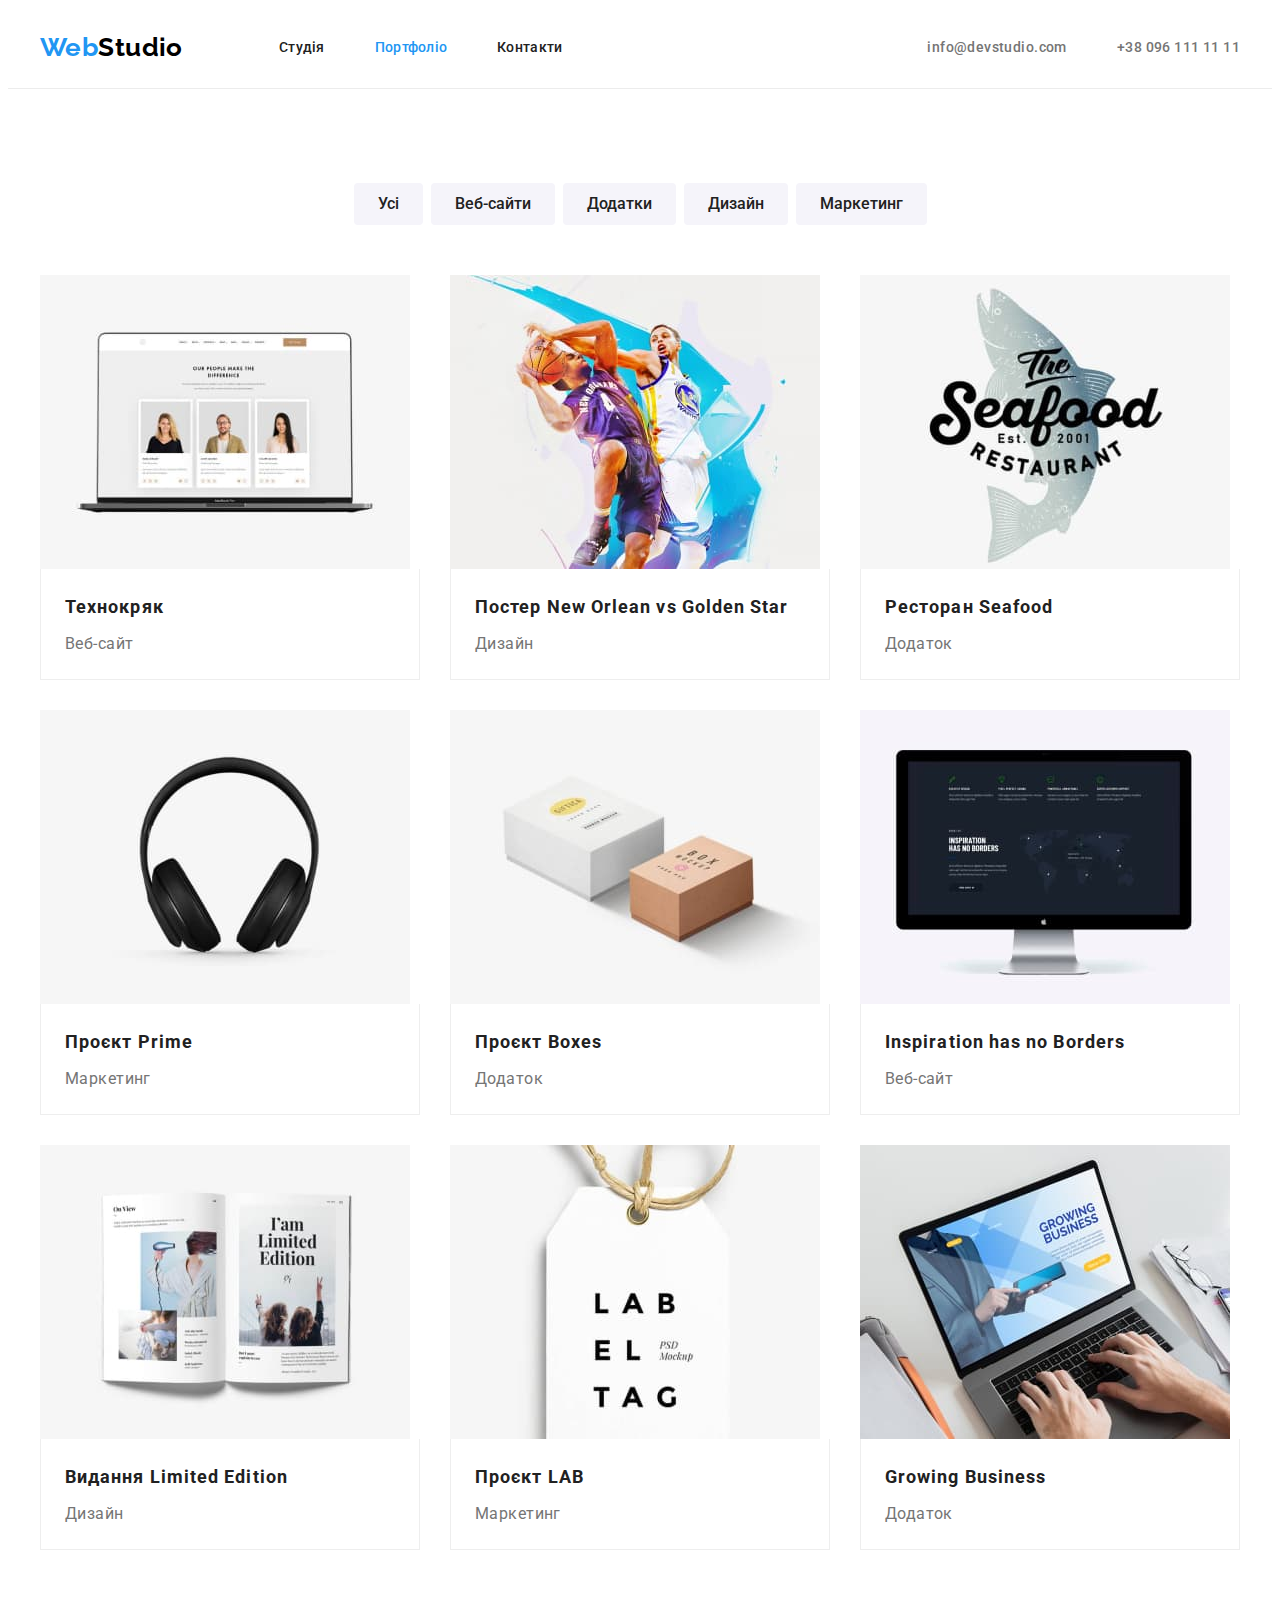
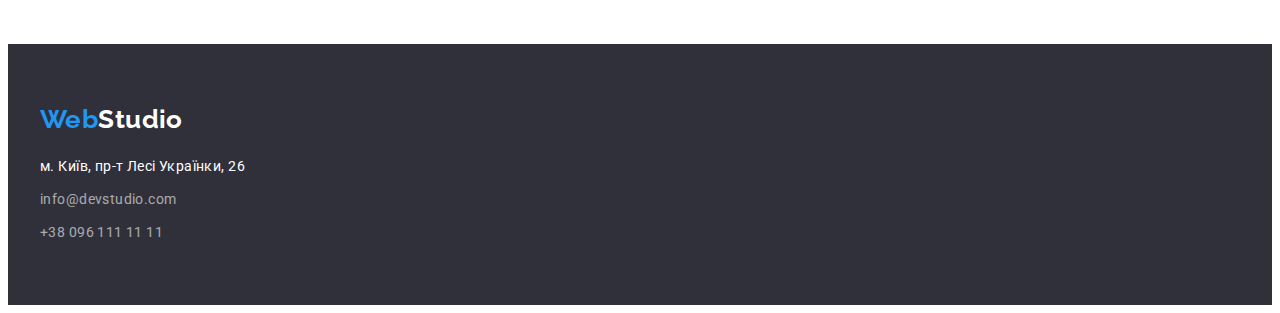
==== portfolio.html @ ca3ecaa2 "fon" ====
<!DOCTYPE html>
<html lang="uk">
<head>
    <meta charset="UTF-8">
    <meta http-equiv="X-UA-Compatible" content="IE=edge">
    <meta name="viewport" content="width=device-width, initial-scale=1.0">
    <title>Портфоліо</title>
      <link rel="preconnect" href="https://fonts.googleapis.com">
<link rel="preconnect" href="https://fonts.gstatic.com" crossorigin>
<link href="https://fonts.googleapis.com/css2?family=Raleway:wght@700&семья=Oleo+Script:wght@400;700&family=Roboto:wght@400;500;700;900&display=swap" rel="stylesheet">
<link rel="stylesheet" href="https://cdnjs.cloudflare.com/ajax/libs/modern-normalize/1.1.0/modern-normalize.min.css" integrity="sha512-wpPYUAdjBVSE4KJnH1VR1HeZfpl1ub8YT/NKx4PuQ5NmX2tKuGu6U/JRp5y+Y8XG2tV+wKQpNHVUX03MfMFn9Q==" crossorigin="anonymous" referrerpolicy="no-referrer">
<link rel="stylesheet" href="./css/styles.css">
</head>
<body>
    <main>
    <header class="page-header"> 
        <div class="container header-container">
        <nav class="nav">
        <a href="index.html" class="icon-logo"><span class="logo">Web</span><span class="logo-part">Studio</span></a>
        <ul class="nav-list list">
            <li class="nav-item link"><a class="nav-link" href="index.html">Студія</a></li>
            <li class="nav-item link"><a class="nav-link current" href="portfolio.html">Портфоліо</a></li>
            <li class="nav-item link"><a class="nav-link" href="#">Контакти</a></li>
        </ul>
        </nav>
        <ul class="contacts">
            <li><a class="mail" href="mailto:info@devstudio.com">info@devstudio.com</a></li>
            <li><a class="tel" href="tel:+380981111111">+38 096 111 11 11</a></li>
        </ul>
        </div>
    </header>
         <section class="oll-portfol">
            <div class="container">
                 <h1 class="visually-hidden">Портфоліо</h1>
    <ul class="btn-filter">
        <li class="btn-list"><button class="btn" type="button">Усі</button></li>
        <li class="btn-list"><button class="btn" type="button">Веб-сайти</button></li>
        <li class="btn-list"><button class="btn" type="button">Додатки</button></li>
        <li class="btn-list"><button class="btn" type="button">Дизайн</button></li>
        <li class="btn-list"><button class="btn" type="button">Маркетинг</button></li>
    </ul>
        <ul class="potfol special">
            <li class="portfol-list">
                <a class="portfol-link">
                <img src="./images/Tehnokryak.jpg"
                 alt="Зображено включений ноутбук" width="370">
                 <div class="circle">
                 <h2 class="portfol-title">Технокряк</h2>
                 <p class="portfol-txt">Веб-сайт</p>
                 </div>
                </a>
            </li>
            <li class="portfol-list">
                <a class="portfol-link">
                <img src="./images/NewOrleanvsGoldenStar.jpg"
                 alt="Зображення дизайну постера для баскетбольгого матчу" width="370">
                  <div class="circle">
                 <h2 class="portfol-title">Постер New Orlean vs Golden Star</h2>
                 <p class="portfol-txt">Дизайн</p>
                </div>
                </a>
            </li>
            <li class="portfol-list">
                <a class="portfol-link">
                <img src="./images/Seafood.jpg" 
                alt="Емблемадля додатку рибного ресторану" width="370">
                <div class="circle">
                <h2 class="portfol-title">Ресторан Seafood</h2>
                 <p class="portfol-txt">Додаток</p>
                </div>
                </a>
            </li>
            <li class="portfol-list">
                <a class="portfol-link">
                <img src="./images/Prime.jpg" 
                alt="Зображення гарнітури" width="370">
                <div class="circle"> 
                <h2 class="portfol-title">Проєкт Prime</h2>
                 <p class="portfol-txt">Маркетинг</p>
            </div>
                </a>
            </li>
            <li class="portfol-list">
                <a class="portfol-link">
                <img src="./images/Boxes.jpg" 
                alt="Зображення двох коробок різного кольору" width="370">
                <div class="circle">
                <h2 class="portfol-title">Проєкт Boxes</h2>
                <p class="portfol-txt">Додаток</p>
            </div> 
            </a>
             </li>
            <li class="portfol-list">
                <a class="portfol-link">
                <img src="./images/InspirationhasnoBorders.jpg" 
                alt="Зображення моноблоку-компютера" width="370">
                <div class="circle">
                <h2 class="portfol-title">Inspiration has no Borders</h2>
                 <p class="portfol-txt">Веб-сайт</p>
                </div>
                </a>
            </li>
            <li class="portfol-list">
                <a class="portfol-link">
                <img src="./images/LimitedEdition.jpg" 
                alt="Відкритий журнал про моду з ілюстраціями " width="370">
                 <div class="circle">
                    <h2 class="portfol-title">Видання Limited Edition</h2>
                 <p class="portfol-txt">Дизайн</p>
                </div>
                </a>
                </li>
            <li class="portfol-list">
                <a class="portfol-link">
                <img src="./images/LAB.jpg" 
                alt="Зображення декоративної бірки для одягу з написом" width="370">
                <div class="circle">
                <h2 class="portfol-title">Проєкт LAB</h2>
                 <p class="portfol-txt">Маркетинг</p>
                </div>
                </a>
            </li>
            <li class="portfol-list">
                <a class="portfol-link">
                <img src="./images/GrowingBusiness.jpg" 
                alt="людина працює за ноутбуком" width="370">
                <div class="circle"> 
                <h2 class="portfol-title">Growing Business</h2>
                 <p class="portfol-txt">Додаток</p>
                </div>
                </a>
            </li>
        </ul>
        </div>
    </section>
    </main>
     <footer class="contacts-footer">
        <div class="container">
        <a href="index.html" class="icon-logo" ><span class="logo">Web</span><span class="logo-part-footer">Studio</span></a> 
        <address class="address">
        <ul class="contacts-list">
            <li class="list-link"><a class="contacts-plane" href="https://goo.gl/maps/SqAzoiXiVLqkwUcr9"
                target="_blank" rel="noreferrer noopener">м. Київ, пр-т Лесі Українки, 26 </a>
            </li> 
            <li class="list-link"><a class="mail-footer" href="mailto:info@devstudio.com">info@devstudio.com</a></li>
            <li class="list-link"><a class="tel-footer" href="tel:+380981111111">+38 096 111 11 11</a></li>
        </ul>
    </address>
    </div>
         </footer>


    
</body>
</html>
---- css/styles.css ----
/* Palitra */
:root{
  --hover-color: #2196F3;
  --h-color: #212121;
  --background-header: #FFFFFF;
  --hero-background: #2F303A;
  --p-color: #757575;
  --team-background: #F5F4FA;
  --button-servise: #188ce8;
  --mail-tel: rgba(255, 255, 255, 0.6);
}

p,
h1,
h2,
h3,
h4,
h5,
h6 {
  margin: 0;
}
ul,
ol {
  margin: 0;
  padding-left: 0;
}
button {
  cursor: pointer;
}
address {
  font-style: normal;
}
img {
  display: block;
   max-width: 100%;
  height: auto;
}
body {
  font-family:Roboto, sans-serif;
color: var(--h-color);
font-size: 14px;
letter-spacing: 0.03em;
background-color: var(--background-header);
}

.container {
  width: 1200px;
  padding-left: 15px;
  padding-right: 15px;
  margin: 0 auto;
 /* outline: 2px solid red;*/
}

/*----початок---*/

.page-header{
  border-bottom: 1px solid #ECECEC;
}

/* Логотип*/
.logo :hover{
  color :var(--hover-color); 
   
}

.logo-part{
    color:#000000;
   
}

.logo-part-footer{
  color: var(--background-header);
 
}
/* ------------ Два кольори лого--------*/
.icon-logo{
  color:var(--hover-color);
  text-decoration: none;
font-family: Raleway, sans-serif; 
font-weight: 700;
font-size: 26px;
line-height: 1.2;
display: inline-block;
  width: 145px;
 
}
/*------ The End-----*/
/* -----------Головна навігація------ */
.overlay{
  background-image: url("..//images/fon.jpg");
  max-width: 1600px;
  height: 600px;
  margin-left: auto;
  margin: auto;
  background-size:contain;
  background-repeat: no-repeat;
  background-position: center;
  padding-top: 200px;
 padding-bottom: 200px;
}
.nav{
  display: flex;
  align-items: center;
}
.header-container{
   display: flex;
  align-items: center; 
}

.nav-list{
  list-style: none;
  display: flex;
  gap: 50px;
  margin-left: 94px;

}
.nav-list :hover,
.nav-list :focus{
  color: var(--hover-color);
} 
 
.nav-link{
font-weight: 500;
line-height: 1.14;
letter-spacing: 0.02em;
color: var(--h-color);
text-decoration: none;
display: block;
padding-bottom: 32px;
padding-top: 32px;

}
.current{
  color: var(--hover-color);
}

/*-----The End-----*/
/*------Текст контактів в хедері------*/

.contacts{
  list-style: none;
font-weight: 500;
 display: flex;
margin-left: auto;
 gap: 50px;
}


.mail{
  color: var(--p-color);
  text-decoration: none;
  font-style: normal;
  line-height: 1.14;
  display: block;
  padding-top: 32px;
  padding-bottom: 32px;
}

  
 
.tel{
 color: var(--p-color);
  text-decoration: none;
  font-style: normal;
  line-height: 1.14;
  display: block;
  padding-top: 32px;
  padding-bottom: 32px;
  }

.contacts :hover,
.contacts :focus{
  color: var(--hover-color);
}

/*---------Hero-----*/
.hero-section{
 padding-top:200px;
 padding-bottom: 200px;
 text-align: center;
 background-color: var(--hero-background);
}


.hero-title{
font-style: normal;
font-weight: 900;
font-size: 44px;
line-height: 1.36;
letter-spacing: 0.06em;
text-transform: uppercase;
color: var(--background-header);
width: 696px;
box-sizing: border-box;
margin: 0 auto;
margin-bottom: 30px;



}
.button{
  font-family: inherit;
font-weight: 700;
font-size: 16px;
line-height: 1.87;
letter-spacing: 0.06em;
 background-color: var(--hover-color);
 color: var(--background-header);
  cursor: pointer;
  padding: 10px 32px;
  border-color: transparent;

 box-shadow: 0px 4px 4px rgba(0, 0, 0, 0.15);
border-radius: 4px;
}
.button:hover,
.button:focus{
  background-color: var(--button-servise);

}
/*-----The End Hero----*/

.visually-hidden {
  position: absolute;
    white-space: nowrap;
    width: 1px;
    height: 1px;
    overflow: hidden;
    border: 0;
    padding: 0;
    clip: rect(0 0 0 0);
    clip-path: inset(50%);
    margin: -1px;
}

.features{
padding: 94px 0;
}

.features-list{
  list-style: none;  
}

.specialty-list{
  width: calc((100% - 90px) / 4);
    margin-right: 30px;
}

.features-list :last-child{
  margin: 0;
}

.specialty{
  font-style: normal;
    font-size: 14px;
font-weight: 700;
line-height: 1.14;
text-transform: uppercase;
color: var(--h-color);
margin-bottom: 10px;
}


.work{
  padding-bottom: 94px;
}
.specialty-text {
line-height: 1.7;
color: var(--p-color);
margin-top: 10px;
}
.work-list{
  list-style: none;
  display: flex;
  justify-content: space-around;
gap: 30px;
}
/*
.work-pick{
  flex-basis: calc((100% - 60) / 3); 
gap: 30px;
}*/

.work-title{
font-weight: 700;
font-size: 36px;
line-height: 1.16;
text-align: center;
color: var(--h-color);
margin-bottom: 50px;

}
.team {
  background-color: var(--team-background);
  padding-top: 94px;
  padding-bottom: 94px;
}
.team-members{
 background-color: var(--background-header);
 text-align: center;
}
.team-title {
  font-weight: 700;
font-size: 36px;
line-height: 1.16;
text-align: center;
color: var(--h-color);
white-space: nowrap;
margin-bottom: 50px;

}
.team-list {
  list-style: none;
  line-height: 1.18;
      justify-content: space-around;
      gap: 30px;
}
.team-name{
font-weight: 500;
font-size: 16px;
text-align: center;
color: var(--h-color);
margin-bottom: 10px;

}

.team-position{
font-size: 16px;
text-align: center;
color: var(--p-color);
}
.retreat{
  padding-top: 30px;
  padding-bottom: 30px;
}

/*------Footer----*/
.address{
  margin-top: 20px;
}
.contacts-footer{
  background-color: var(--hero-background);
  padding-top: 60px;
  padding-bottom: 60px;
}
.contacts-list{
    list-style: none; 
}
.contacts-list :last-child{
  margin-bottom: 0;
}
.list-link{
  margin-bottom: 9px;
}

.contacts-list :hover,
.contacts-list :focus{
  color: var(--hover-color);
}


.contacts-plane{
 text-decoration: none;
 font-style: normal;
 line-height: 1.71;
color: var(--background-header);


}
.mail-footer,
.tel-footer{
  color: var(--mail-tel);
  text-decoration: none;
  font-style: normal;
   line-height: 1.71;
   box-sizing: border-box;
}

/*------btn-filter Портфоліо---*/

.btn{
  font-family: inherit;
font-weight: 500;
font-size: 16px;
line-height: 1.62;
background-color: var(--team-background);
 border-color: transparent;
 cursor: pointer;
color: var(--h-color);
border-radius: 4px;
padding-top: 6px;
padding-bottom: 6px;
padding-left: 22px;
padding-right: 22px;
}
.btn:hover,
.btn:focus{
  color: var(--background-header);
background: var(--hover-color);
box-shadow: 0px 3px 1px rgba(0, 0, 0, 0.1), 0px 1px 2px rgba(0, 0, 0, 0.08), 0px 2px 2px rgba(0, 0, 0, 0.12);
border-radius: 4px;
}
.btn-filter{
  display: flex;
  gap: 8px;
  justify-content: center;


}

.btn-list{
  list-style: none;
  letter-spacing: 0.03em;
}
.special{
  display: flex;
}

/*---The end Filtr--*/
.oll-portfol{
  padding-top: 94px;
  padding-bottom: 94px;
}
.portfol-list{
flex-basis: calc((100% - 60px) / 3);
}
.potfol{
  list-style: none;
  flex-wrap: wrap;
 gap: 30px; 
margin-top: 50px;
}

.portfol-title{
font-weight: 700;
font-size: 18px;
line-height: 2;
letter-spacing: 0.06em;


}
.portfol-txt{
font-size: 16px;
line-height: 1.87;
color: var(--p-color);
margin-top: 4px;
}
.circle{
  border-left: 1px solid #EEEEEE;
  border-right: 1px solid #EEEEEE;
  border-bottom: 1px solid #EEEEEE;
  padding: 20px 24px;
}
/*----Позиціювання-----*/
/*
.potfol{
  list-style: none;
  flex-wrap: wrap;
 gap: 30px; 
padding-left: 15px;
padding-top: 50px;
}
*/
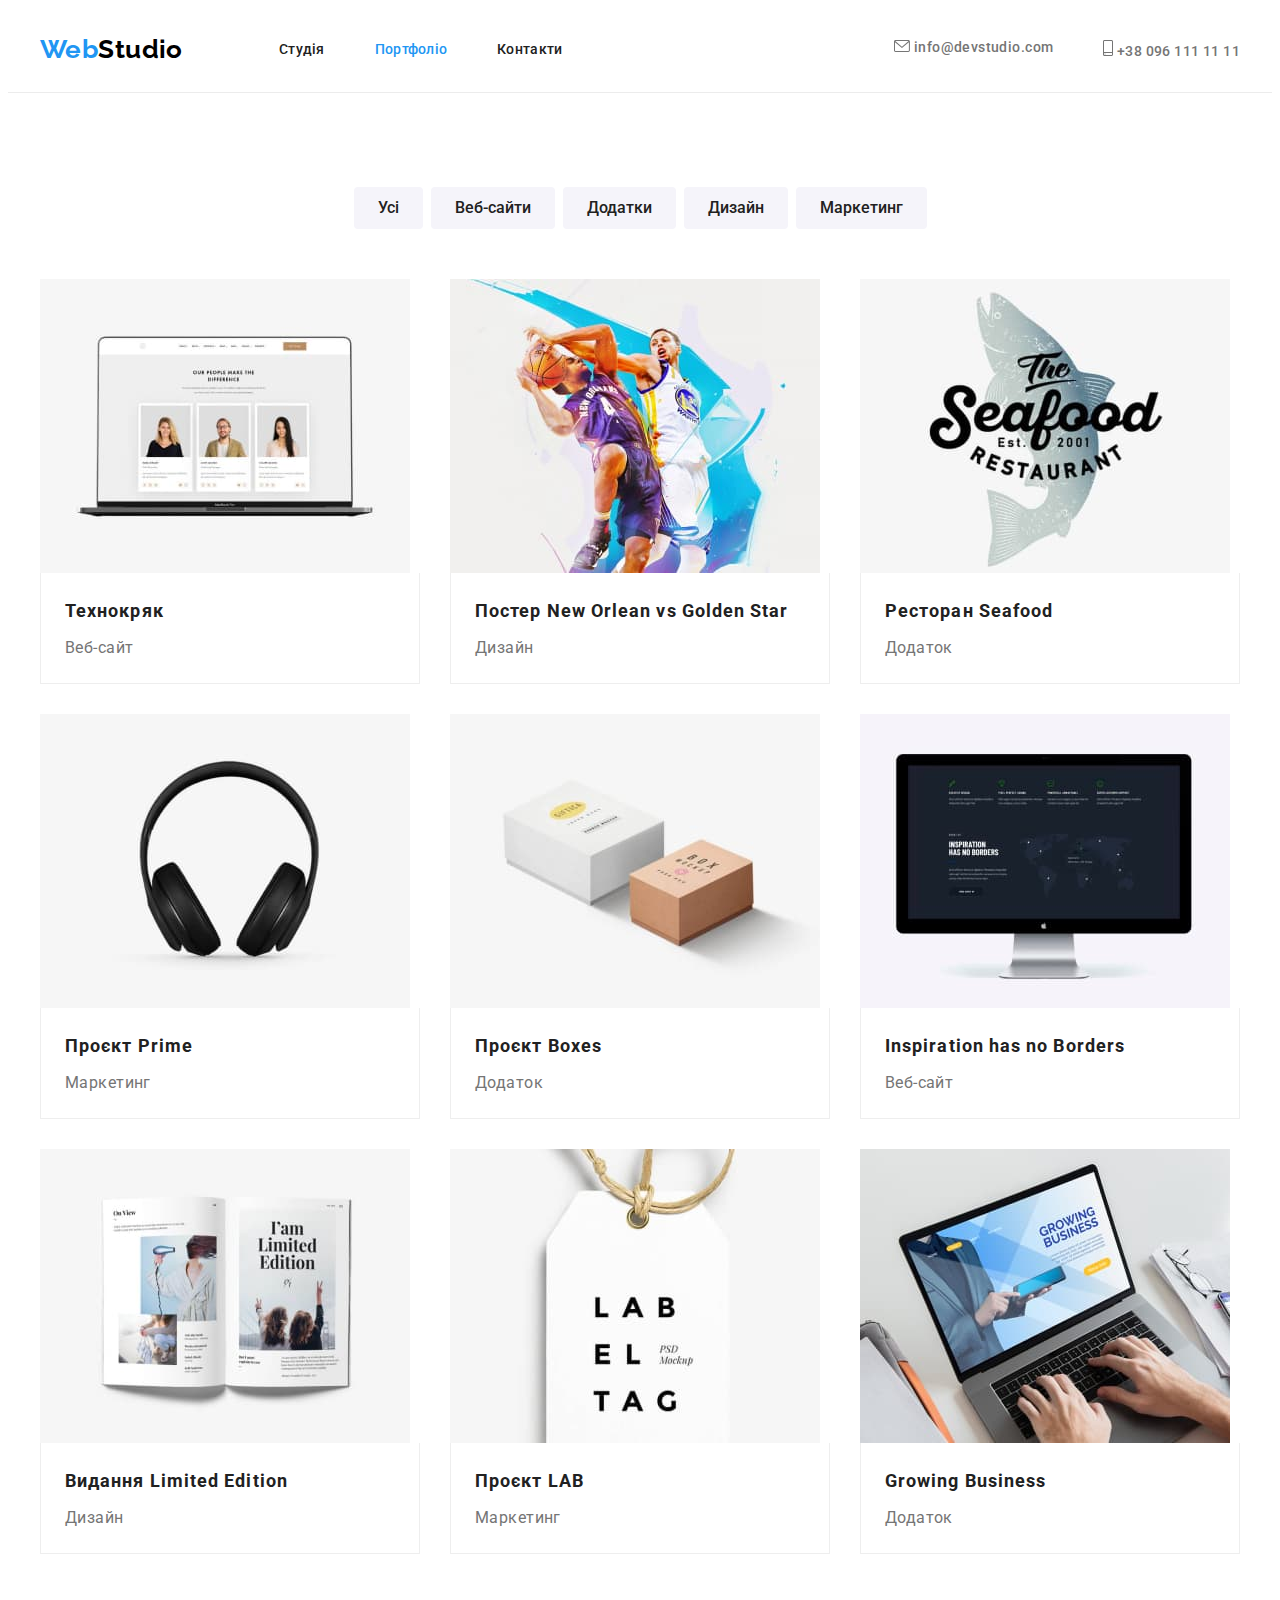
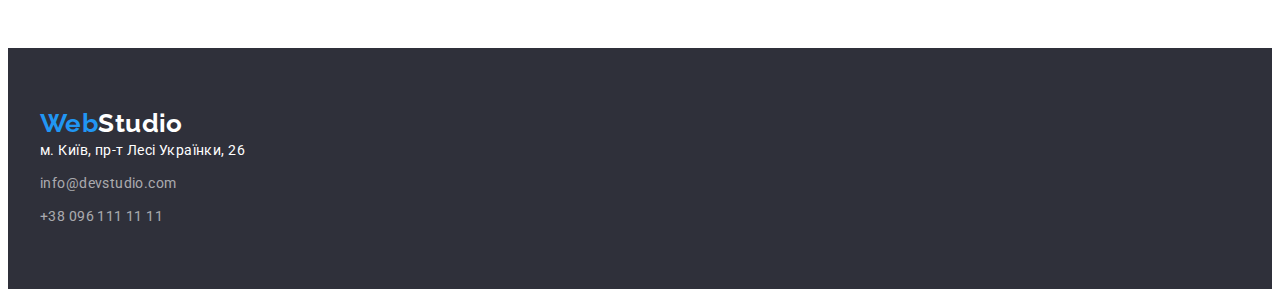
==== commit 521fd084: "maq;e" ====
--- a/portfolio.html
+++ b/portfolio.html
@@ -24,8 +24,16 @@
         </ul>
         </nav>
         <ul class="contacts">
-            <li><a class="mail" href="mailto:info@devstudio.com">info@devstudio.com</a></li>
-            <li><a class="tel" href="tel:+380981111111">+38 096 111 11 11</a></li>
+            <li><a class="mail" href="mailto:info@devstudio.com">
+                <svg class="icon-envelope" width="16" height="12">
+                    <use href="./images/icons.svg#icon-envelope"></use>
+                </svg>
+                info@devstudio.com</a></li>
+            <li><a class="tel" href="tel:+380981111111">
+                 <svg class="icon-smartphone" width="10" height="16">
+                    <use href="./images/icons.svg#icon-smartphone"></use>
+                </svg>
+                +38 096 111 11 11</a></li>
         </ul>
         </div>
     </header>
@@ -41,9 +49,11 @@
     </ul>
         <ul class="potfol special">
             <li class="portfol-list">
-                <a class="portfol-link">
+                <a class="portfol-link" href="#">
                 <img src="./images/Tehnokryak.jpg"
                  alt="Зображено включений ноутбук" width="370">
+                
+                
                  <div class="circle">
                  <h2 class="portfol-title">Технокряк</h2>
                  <p class="portfol-txt">Веб-сайт</p>
@@ -152,4 +162,4 @@
 
     
 </body>
-</html>+</html>
--- a/css/styles.css
+++ b/css/styles.css
@@ -29,6 +29,7 @@
 }
 address {
   font-style: normal;
+ 
 }
 img {
   display: block;
@@ -87,16 +88,17 @@
 /*------ The End-----*/
 /* -----------Головна навігація------ */
 .overlay{
-  background-image: url("..//images/fon.jpg");
+  background-image: linear-gradient(
+    to right,
+    rgba(47, 48, 58, 0.4),
+    rgba(47, 48, 58, 0.4)),
+  url("..//images/fon.jpg");
   max-width: 1600px;
   height: 600px;
-  margin-left: auto;
-  margin: auto;
-  background-size:contain;
-  background-repeat: no-repeat;
-  background-position: center;
-  padding-top: 200px;
- padding-bottom: 200px;
+ background-repeat: no-repeat;
+margin-left: auto;
+margin-right: auto;
+background-position: center;
 }
 .nav{
   display: flex;
@@ -155,7 +157,9 @@
   padding-top: 32px;
   padding-bottom: 32px;
 }
-
+.icon-envelope{
+  fill: currentColor;
+}
   
  
 .tel{
@@ -167,7 +171,9 @@
   padding-top: 32px;
   padding-bottom: 32px;
   }
-
+.icon-smartphone{
+  fill: currentColor;
+}
 .contacts :hover,
 .contacts :focus{
   color: var(--hover-color);
@@ -228,7 +234,7 @@
     overflow: hidden;
     border: 0;
     padding: 0;
-    clip: rect(0 0 0 0);
+    clip: rect(0, 0, 0, 0);
     clip-path: inset(50%);
     margin: -1px;
 }
@@ -244,7 +250,39 @@
 .specialty-list{
   width: calc((100% - 90px) / 4);
     margin-right: 30px;
-}
+    
+  }
+/*------ Особливост -----*/
+.specialty-list::before{
+  content:"" ;
+  height: 120px;
+ display: block;
+ 
+background-size: contain;
+background-repeat: no-repeat;
+background-position:center ;
+background-color: #F5F4FA;
+ border-radius: 4px;
+ /*outline: 2px solid red;*/
+
+}
+.icon-antenna::before{
+ background-image: url(../images/antenna.svg); 
+ background-size: 70px 70px;
+}
+ .icon-clock::before{
+background-image: url(../images/clock.svg);
+background-size: 70px 70px;
+ }
+ .icon-diagram::before{
+  background-image: url(../images/diagram.svg);
+  background-size: 70px 70px ;
+ }
+
+ .icon-astronaut::before{
+background-image: url(../images/astronaut.svg);
+background-size: 70px 70px;
+ }
 
 .features-list :last-child{
   margin: 0;
@@ -257,10 +295,11 @@
 line-height: 1.14;
 text-transform: uppercase;
 color: var(--h-color);
+margin-top: 30px;
 margin-bottom: 10px;
 }
 
-
+/*-------- Чим ми займаємося ----*/
 .work{
   padding-bottom: 94px;
 }
@@ -275,11 +314,7 @@
   justify-content: space-around;
 gap: 30px;
 }
-/*
-.work-pick{
-  flex-basis: calc((100% - 60) / 3); 
-gap: 30px;
-}*/
+
 
 .work-title{
 font-weight: 700;
@@ -298,6 +333,8 @@
 .team-members{
  background-color: var(--background-header);
  text-align: center;
+ box-shadow: 0px 1px 3px rgba(0, 0, 0, 0.12), 0px 1px 1px rgba(0, 0, 0, 0.14), 0px 2px 1px rgba(0, 0, 0, 0.2);
+border-radius: 0px 0px 4px 4px;
 }
 .team-title {
   font-weight: 700;
@@ -309,6 +346,41 @@
 margin-bottom: 50px;
 
 }
+.social-list-link{
+  list-style: none;
+  display: flex;
+  justify-content: center;
+  gap: 10px;
+
+}
+.social-list-item{
+  width: 44px;
+  height: 44px;
+    border-radius: 50%;
+   
+}
+
+.social-link{
+  width: 100%;
+  height: 100%;
+  background: #ffffff;
+border-radius: 50%;
+  display: flex;
+  align-items: center;
+  justify-content: center;
+  color:#AFB1B8 ;
+}
+.social-list-icon{
+  fill: currentColor;
+}
+
+.social-list-link :hover,
+.social-list-link :focus{
+  background-color: #2196F3;
+  color: #FFFFFF;
+}
+
+
 .team-list {
   list-style: none;
   line-height: 1.18;
@@ -328,6 +400,7 @@
 font-size: 16px;
 text-align: center;
 color: var(--p-color);
+margin-bottom: 16px;
 }
 .retreat{
   padding-top: 30px;
@@ -335,22 +408,26 @@
 }
 
 /*------Footer----*/
-.address{
-  margin-top: 20px;
-}
+
 .contacts-footer{
   background-color: var(--hero-background);
   padding-top: 60px;
   padding-bottom: 60px;
 }
 .contacts-list{
-    list-style: none; 
-}
+    list-style: none;
+    display: flex;
+    flex-wrap: wrap;
+    flex-direction:column ;
+              
+}
+
 .contacts-list :last-child{
   margin-bottom: 0;
 }
 .list-link{
   margin-bottom: 9px;
+  
 }
 
 .contacts-list :hover,
@@ -364,7 +441,7 @@
  font-style: normal;
  line-height: 1.71;
 color: var(--background-header);
-
+display: block;
 
 }
 .mail-footer,
@@ -374,6 +451,7 @@
   font-style: normal;
    line-height: 1.71;
    box-sizing: border-box;
+   
 }
 
 /*------btn-filter Портфоліо---*/
@@ -431,12 +509,26 @@
 margin-top: 50px;
 }
 
+.portfol-link{
+  display: block;
+  text-decoration: none;
+}
+
+
+.portfol-link :hover,
+.portfol-link :focus{
+box-shadow: 0px 1px 1px rgba(0, 0, 0, 0.12),
+ 0px 4px 4px
+ rgba(0, 0, 0, 0.06),
+ 1px 4px 6px rgba(0, 0, 0, 0.16);
+}
+
 .portfol-title{
 font-weight: 700;
 font-size: 18px;
 line-height: 2;
 letter-spacing: 0.06em;
-
+color: var(--h-color);
 
 }
 .portfol-txt{
@@ -452,12 +544,118 @@
   padding: 20px 24px;
 }
 /*----Позиціювання-----*/
-/*
-.potfol{
-  list-style: none;
-  flex-wrap: wrap;
- gap: 30px; 
-padding-left: 15px;
-padding-top: 50px;
-}
-*/+
+.client{
+  padding-top: 94px;
+  padding-bottom: 94px;
+}
+.client-title{
+font-size: 36px;
+line-height: 1.16;
+text-align: center;
+letter-spacing: 0.03em;
+color: var(--h-color);
+margin-bottom: 50px;
+}
+
+.client-item{
+   list-style: none;
+   display: flex;
+   gap: 30px;
+}
+.client-list{
+  width: calc((100% - 150px) / 6);
+  height: 92px;
+}
+.client-link{
+  display: block;
+  width: 100%;
+  height: 100%;
+   display: flex;
+  align-items: center;
+  justify-content: center;
+  border: 1px solid #AFB1B8;
+border-radius: 4px;
+color: #AFB1B8;
+}
+.client-lis-icon{
+  fill:currentColor;
+}
+.client-link:hover,
+.client-link:focus{
+  border-color: #2196F3;
+  color: #2196F3;
+}
+
+.social-list-link-footer{
+  list-style: none;
+  display: flex;
+  gap: 10px;
+  margin-left: 70px;
+
+  
+}
+.footer-box{
+   display: flex;
+flex-wrap: wrap;
+align-items: flex-end;
+justify-content: flex-start;
+align-items: center;
+
+
+  
+}
+.footer-p{
+  display: flex;
+  text-transform: uppercase;
+font-style: normal;
+font-weight: 700;
+font-size: 14px;
+line-height: 1.14px;
+letter-spacing: 0.03em;
+color: #FFFFFF;
+justify-content: flex-start;
+align-items: center;
+margin-left: 140px;
+
+}
+.icon-logo-footer{
+  color:var(--hover-color);
+  text-decoration: none;
+font-family: Raleway, sans-serif; 
+font-weight: 700;
+font-size: 26px;
+line-height: 1.2;
+display: inline-block;
+  width: 145px;
+ 
+}
+
+.contacts-test{
+  display: flex;
+  align-items: baseline;
+  justify-content: start;
+  margin-top: 20px;
+}
+
+.social-link-footer{
+  width: 100%;
+  height: 100%;
+  background:  rgba(255, 255, 255, 0.1);
+border-radius: 50%;
+  display: flex;
+  align-items: center;
+  justify-content: center;
+  color:#AFB1B8 ; 
+}
+
+.social-list-icon{
+  fill: currentColor;
+}
+
+.social-list-link-footer :hover,
+.social-list-link-footer :focus{
+  background-color: #2196F3;
+  color: #FFFFFF;
+}
+
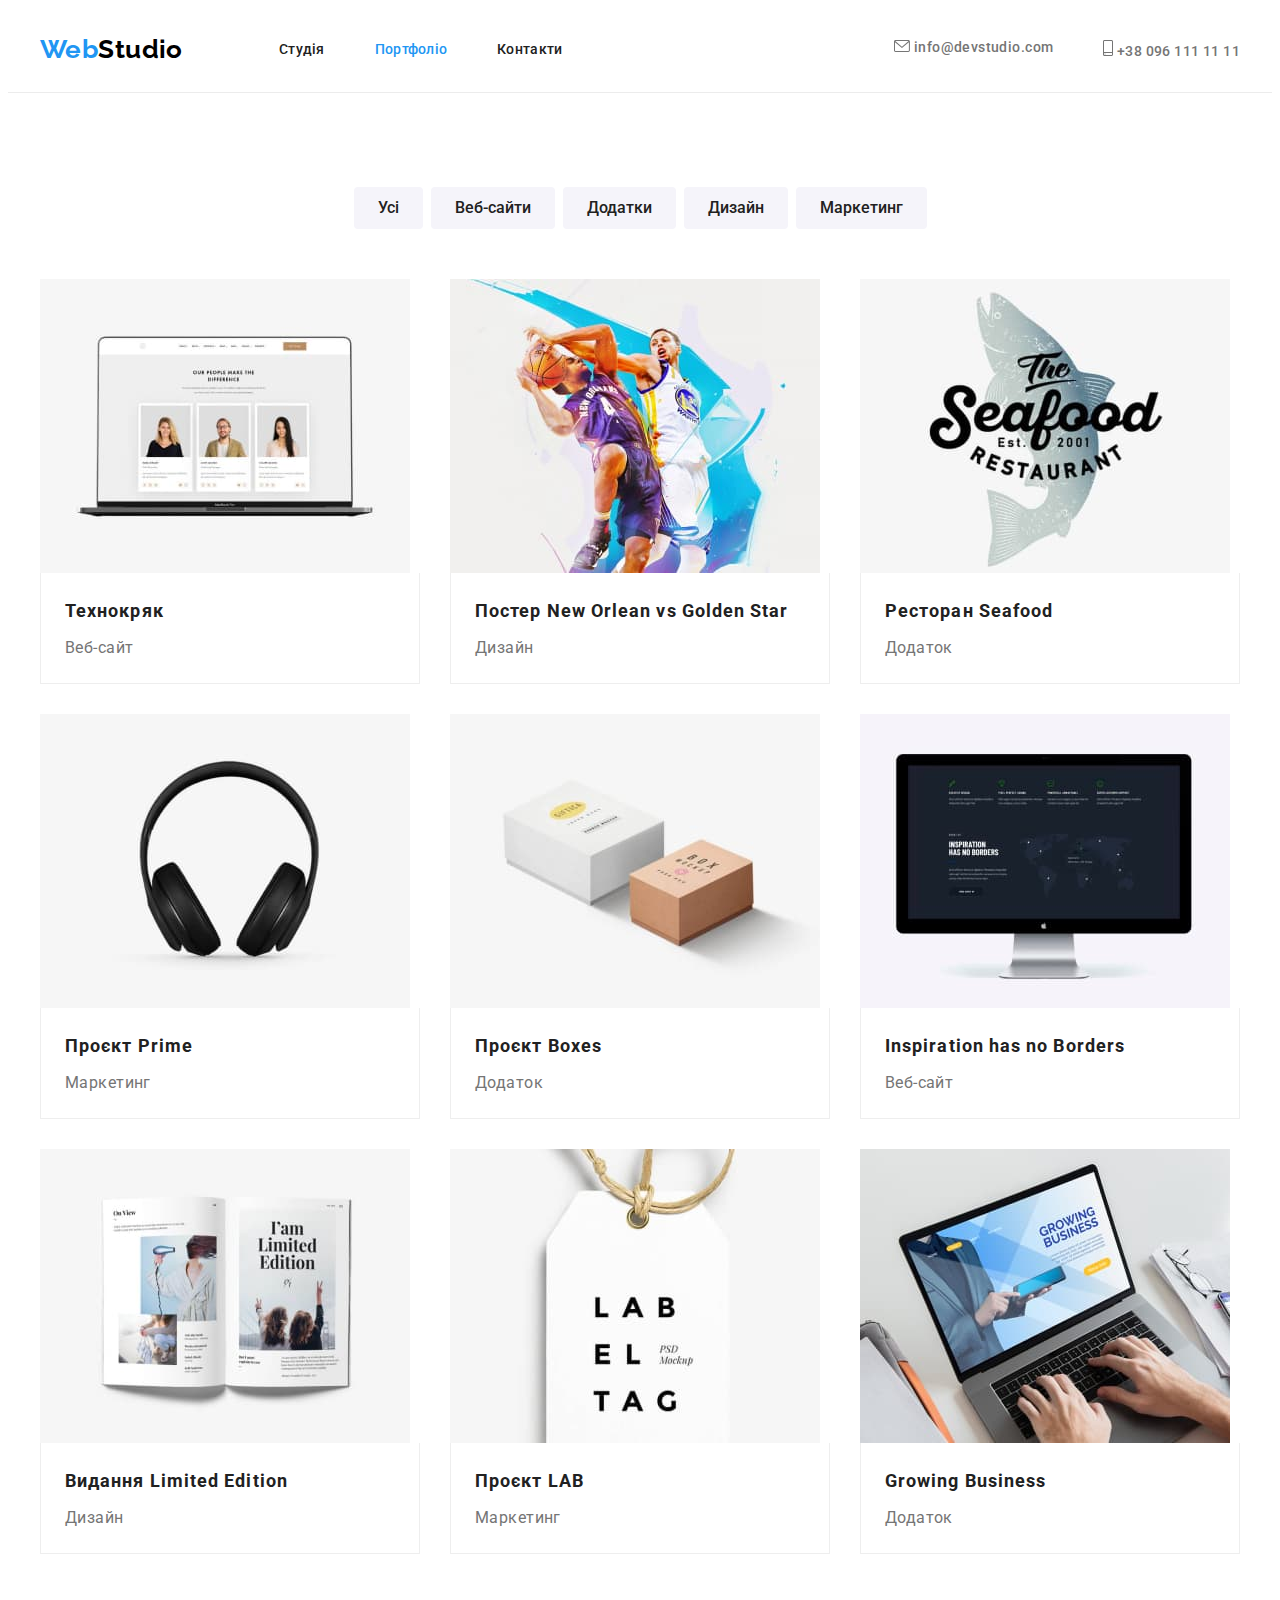
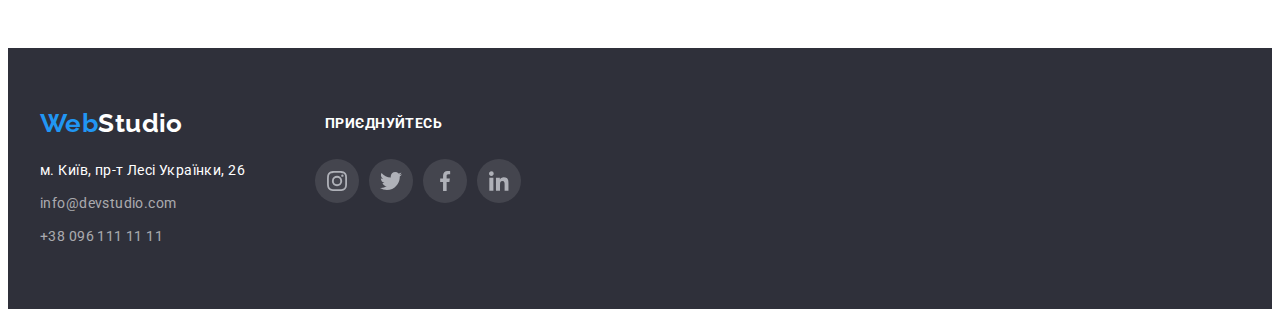
==== commit e64d3029: "very vell" ====
--- a/portfolio.html
+++ b/portfolio.html
@@ -61,7 +61,7 @@
                 </a>
             </li>
             <li class="portfol-list">
-                <a class="portfol-link">
+                <a class="portfol-link" href="#">
                 <img src="./images/NewOrleanvsGoldenStar.jpg"
                  alt="Зображення дизайну постера для баскетбольгого матчу" width="370">
                   <div class="circle">
@@ -71,7 +71,7 @@
                 </a>
             </li>
             <li class="portfol-list">
-                <a class="portfol-link">
+                <a class="portfol-link" href="#">
                 <img src="./images/Seafood.jpg" 
                 alt="Емблемадля додатку рибного ресторану" width="370">
                 <div class="circle">
@@ -81,7 +81,7 @@
                 </a>
             </li>
             <li class="portfol-list">
-                <a class="portfol-link">
+                <a class="portfol-link" href="#">
                 <img src="./images/Prime.jpg" 
                 alt="Зображення гарнітури" width="370">
                 <div class="circle"> 
@@ -91,7 +91,7 @@
                 </a>
             </li>
             <li class="portfol-list">
-                <a class="portfol-link">
+                <a class="portfol-link" href="#">
                 <img src="./images/Boxes.jpg" 
                 alt="Зображення двох коробок різного кольору" width="370">
                 <div class="circle">
@@ -101,7 +101,7 @@
             </a>
              </li>
             <li class="portfol-list">
-                <a class="portfol-link">
+                <a class="portfol-link" href="#">
                 <img src="./images/InspirationhasnoBorders.jpg" 
                 alt="Зображення моноблоку-компютера" width="370">
                 <div class="circle">
@@ -111,7 +111,7 @@
                 </a>
             </li>
             <li class="portfol-list">
-                <a class="portfol-link">
+                <a class="portfol-link" href="#">
                 <img src="./images/LimitedEdition.jpg" 
                 alt="Відкритий журнал про моду з ілюстраціями " width="370">
                  <div class="circle">
@@ -121,7 +121,7 @@
                 </a>
                 </li>
             <li class="portfol-list">
-                <a class="portfol-link">
+                <a class="portfol-link" href="#">
                 <img src="./images/LAB.jpg" 
                 alt="Зображення декоративної бірки для одягу з написом" width="370">
                 <div class="circle">
@@ -131,7 +131,7 @@
                 </a>
             </li>
             <li class="portfol-list">
-                <a class="portfol-link">
+                <a class="portfol-link" href="#">
                 <img src="./images/GrowingBusiness.jpg" 
                 alt="людина працює за ноутбуком" width="370">
                 <div class="circle"> 
@@ -146,8 +146,12 @@
     </main>
      <footer class="contacts-footer">
         <div class="container">
+             <div class="footer-box">
         <a href="index.html" class="icon-logo" ><span class="logo">Web</span><span class="logo-part-footer">Studio</span></a> 
+        <p class="footer-p">Приєднуйтесь</p>
+        </div>
         <address class="address">
+            <div class="contacts-test">
         <ul class="contacts-list">
             <li class="list-link"><a class="contacts-plane" href="https://goo.gl/maps/SqAzoiXiVLqkwUcr9"
                 target="_blank" rel="noreferrer noopener">м. Київ, пр-т Лесі Українки, 26 </a>
@@ -155,6 +159,30 @@
             <li class="list-link"><a class="mail-footer" href="mailto:info@devstudio.com">info@devstudio.com</a></li>
             <li class="list-link"><a class="tel-footer" href="tel:+380981111111">+38 096 111 11 11</a></li>
         </ul>
+        <ul class="social-list-link-footer">
+                    <li class="social-list-item"><a class="social-link-footer" href="https://www.instagram.com/" target="_blank" rel="noreferrer noopener">
+                        <svg class="social-list-icon" width="20" height="20">
+                            <use href="./images/icons.svg#icon-instagram"></use>
+                        </svg>
+                    </a></li>
+                    <li class="social-list-item"><a class="social-link-footer" href="" target="_blank" rel="noreferrer noopener">
+                        <svg class="social-list-icon" width="22" height="40">
+                            <use href="./images/icons.svg#icon-twitter"></use>
+                        </svg>
+                    </a></li>
+                    <li class="social-list-item"><a class="social-link-footer" href="" target="_blank" rel="noreferrer noopener">
+                        <svg class="social-list-icon" width="20" height="40">
+                            <use href="./images/icons.svg#icon-facebook"></use>
+                        </svg>                            
+                    </a></li>
+                    <li class="social-list-item"><a class="social-link-footer" href="" target="_blank" rel="noreferrer noopener">
+                        <svg class="social-list-icon"  width="19.68" height="20">
+                            <use href="./images/icons.svg#icon-linkedin"></use>
+                        </svg>                      
+                    </a></li>
+                </ul>
+                </div>
+                
     </address>
     </div>
          </footer>
--- a/css/styles.css
+++ b/css/styles.css
@@ -1,661 +1,666 @@
-/* Palitra */
-:root{
-  --hover-color: #2196F3;
-  --h-color: #212121;
-  --background-header: #FFFFFF;
-  --hero-background: #2F303A;
-  --p-color: #757575;
-  --team-background: #F5F4FA;
-  --button-servise: #188ce8;
-  --mail-tel: rgba(255, 255, 255, 0.6);
-}
-
-p,
-h1,
-h2,
-h3,
-h4,
-h5,
-h6 {
-  margin: 0;
-}
-ul,
-ol {
-  margin: 0;
-  padding-left: 0;
-}
-button {
-  cursor: pointer;
-}
-address {
+  /* Palitra */
+  :root{
+    --hover-color: #2196F3;
+    --h-color: #212121;
+    --background-header: #FFFFFF;
+    --hero-background: #2F303A;
+    --p-color: #757575;
+    --team-background: #F5F4FA;
+    --button-servise: #188ce8;
+    --mail-tel: rgba(255, 255, 255, 0.6);
+  }
+
+  p,
+  h1,
+  h2,
+  h3,
+  h4,
+  h5,
+  h6 {
+    margin: 0;
+  }
+  ul,
+  ol {
+    margin: 0;
+    padding-left: 0;
+  }
+  button {
+    cursor: pointer;
+  }
+  address {
+    font-style: normal;
+  
+  }
+  img {
+    display: block;
+    max-width: 100%;
+    height: auto;
+  }
+  body {
+    font-family:Roboto, sans-serif;
+  color: var(--h-color);
+  font-size: 14px;
+  letter-spacing: 0.03em;
+  background-color: var(--background-header);
+  }
+
+  .container {
+    width: 1200px;
+    padding-left: 15px;
+    padding-right: 15px;
+    margin: 0 auto;
+  /* outline: 2px solid red;*/
+  }
+
+  /*----початок---*/
+
+  .page-header{
+    border-bottom: 1px solid #ECECEC;
+  }
+
+  /* Логотип*/
+  .logo :hover{
+    color :var(--hover-color); 
+    
+  }
+
+  .logo-part{
+      color:#000000;
+    
+  }
+
+  .logo-part-footer{
+    color: var(--background-header);
+  
+  }
+  /* ------------ Два кольори лого--------*/
+  .icon-logo{
+    color:var(--hover-color);
+    text-decoration: none;
+  font-family: Raleway, sans-serif; 
+  font-weight: 700;
+  font-size: 26px;
+  line-height: 1.2;
+  display: inline-block;
+    width: 145px;
+  
+  }
+  /*------ The End-----*/
+  /* -----------Головна навігація------ */
+  .overlay{
+    background-image: linear-gradient(
+      to right,
+      rgba(47, 48, 58, 0.4),
+      rgba(47, 48, 58, 0.4)),
+    url("..//images/fon.jpg");
+    max-width: 1600px;
+    height: 600px;
+  background-repeat: no-repeat;
+  margin-left: auto;
+  margin-right: auto;
+  background-position: center;
+  }
+  .nav{
+    display: flex;
+    align-items: center;
+  }
+  .header-container{
+    display: flex;
+    align-items: center; 
+  }
+
+  .nav-list{
+    list-style: none;
+    display: flex;
+    gap: 50px;
+    margin-left: 94px;
+
+  }
+  .nav-list :hover,
+  .nav-list :focus{
+    color: var(--hover-color);
+  } 
+  
+  .nav-link{
+  font-weight: 500;
+  line-height: 1.14;
+  letter-spacing: 0.02em;
+  color: var(--h-color);
+  text-decoration: none;
+  display: block;
+  padding-bottom: 32px;
+  padding-top: 32px;
+
+  }
+  .current{
+    color: var(--hover-color);
+  }
+
+  /*-----The End-----*/
+  /*------Текст контактів в хедері------*/
+
+  .contacts{
+    list-style: none;
+  font-weight: 500;
+  display: flex;
+  margin-left: auto;
+  gap: 50px;
+  }
+
+
+  .mail{
+    color: var(--p-color);
+    text-decoration: none;
+    font-style: normal;
+    line-height: 1.14;
+    display: block;
+    padding-top: 32px;
+    padding-bottom: 32px;
+  }
+  .icon-envelope{
+    fill: currentColor;
+  }
+    
+  
+  .tel{
+  color: var(--p-color);
+    text-decoration: none;
+    font-style: normal;
+    line-height: 1.14;
+    display: block;
+    padding-top: 32px;
+    padding-bottom: 32px;
+    }
+  .icon-smartphone{
+    fill: currentColor;
+  }
+  .contacts :hover,
+  .contacts :focus{
+    color: var(--hover-color);
+  }
+
+  /*---------Hero-----*/
+  .hero-section{
+  padding-top:200px;
+  padding-bottom: 200px;
+  text-align: center;
+  background-color: var(--hero-background);
+  }
+
+
+  .hero-title{
   font-style: normal;
- 
-}
-img {
+  font-weight: 900;
+  font-size: 44px;
+  line-height: 1.36;
+  letter-spacing: 0.06em;
+  text-transform: uppercase;
+  color: var(--background-header);
+  width: 696px;
+  box-sizing: border-box;
+  margin: 0 auto;
+  margin-bottom: 30px;
+
+
+
+  }
+  .button{
+    font-family: inherit;
+  font-weight: 700;
+  font-size: 16px;
+  line-height: 1.87;
+  letter-spacing: 0.06em;
+  background-color: var(--hover-color);
+  color: var(--background-header);
+    cursor: pointer;
+    padding: 10px 32px;
+    border-color: transparent;
+
+  box-shadow: 0px 4px 4px rgba(0, 0, 0, 0.15);
+  border-radius: 4px;
+  }
+  .button:hover,
+  .button:focus{
+    background-color: var(--button-servise);
+
+  }
+  /*-----The End Hero----*/
+
+  .visually-hidden {
+    position: absolute;
+      white-space: nowrap;
+      width: 1px;
+      height: 1px;
+      overflow: hidden;
+      border: 0;
+      padding: 0;
+      clip: rect(0, 0, 0, 0);
+      clip-path: inset(50%);
+      margin: -1px;
+  }
+
+  .features{
+  padding: 94px 0;
+  }
+
+  .features-list{
+    list-style: none;  
+  }
+
+  .specialty-list{
+    width: calc((100% - 90px) / 4);
+      margin-right: 30px;
+      
+    }
+  /*------ Особливост -----*/
+  .specialty-list::before{
+    content:"" ;
+    height: 120px;
   display: block;
-   max-width: 100%;
-  height: auto;
-}
-body {
-  font-family:Roboto, sans-serif;
-color: var(--h-color);
-font-size: 14px;
-letter-spacing: 0.03em;
-background-color: var(--background-header);
-}
-
-.container {
-  width: 1200px;
-  padding-left: 15px;
-  padding-right: 15px;
-  margin: 0 auto;
- /* outline: 2px solid red;*/
-}
-
-/*----початок---*/
-
-.page-header{
-  border-bottom: 1px solid #ECECEC;
-}
-
-/* Логотип*/
-.logo :hover{
-  color :var(--hover-color); 
-   
-}
-
-.logo-part{
-    color:#000000;
-   
-}
-
-.logo-part-footer{
-  color: var(--background-header);
- 
-}
-/* ------------ Два кольори лого--------*/
-.icon-logo{
-  color:var(--hover-color);
-  text-decoration: none;
-font-family: Raleway, sans-serif; 
-font-weight: 700;
-font-size: 26px;
-line-height: 1.2;
-display: inline-block;
-  width: 145px;
- 
-}
-/*------ The End-----*/
-/* -----------Головна навігація------ */
-.overlay{
-  background-image: linear-gradient(
-    to right,
-    rgba(47, 48, 58, 0.4),
-    rgba(47, 48, 58, 0.4)),
-  url("..//images/fon.jpg");
-  max-width: 1600px;
-  height: 600px;
- background-repeat: no-repeat;
-margin-left: auto;
-margin-right: auto;
-background-position: center;
-}
-.nav{
-  display: flex;
-  align-items: center;
-}
-.header-container{
-   display: flex;
-  align-items: center; 
-}
-
-.nav-list{
-  list-style: none;
-  display: flex;
-  gap: 50px;
-  margin-left: 94px;
-
-}
-.nav-list :hover,
-.nav-list :focus{
-  color: var(--hover-color);
-} 
- 
-.nav-link{
-font-weight: 500;
-line-height: 1.14;
-letter-spacing: 0.02em;
-color: var(--h-color);
-text-decoration: none;
-display: block;
-padding-bottom: 32px;
-padding-top: 32px;
-
-}
-.current{
-  color: var(--hover-color);
-}
-
-/*-----The End-----*/
-/*------Текст контактів в хедері------*/
-
-.contacts{
-  list-style: none;
-font-weight: 500;
- display: flex;
-margin-left: auto;
- gap: 50px;
-}
-
-
-.mail{
+  
+  background-size: contain;
+  background-repeat: no-repeat;
+  background-position:center ;
+  background-color: #F5F4FA;
+  border-radius: 4px;
+  /*outline: 2px solid red;*/
+
+  }
+  .icon-antenna::before{
+  background-image: url(../images/antenna.svg); 
+  background-size: 70px 70px;
+  }
+  .icon-clock::before{
+  background-image: url(../images/clock.svg);
+  background-size: 70px 70px;
+  }
+  .icon-diagram::before{
+    background-image: url(../images/diagram.svg);
+    background-size: 70px 70px ;
+  }
+
+  .icon-astronaut::before{
+  background-image: url(../images/astronaut.svg);
+  background-size: 70px 70px;
+  }
+
+  .features-list :last-child{
+    margin: 0;
+  }
+
+  .specialty{
+    font-style: normal;
+      font-size: 14px;
+  font-weight: 700;
+  line-height: 1.14;
+  text-transform: uppercase;
+  color: var(--h-color);
+  margin-top: 30px;
+  margin-bottom: 10px;
+  }
+
+  /*-------- Чим ми займаємося ----*/
+  .work{
+    padding-bottom: 94px;
+  }
+  .specialty-text {
+  line-height: 1.7;
   color: var(--p-color);
+  margin-top: 10px;
+  }
+  .work-list{
+    list-style: none;
+    display: flex;
+    justify-content: space-around;
+  gap: 30px;
+  }
+
+
+  .work-title{
+  font-weight: 700;
+  font-size: 36px;
+  line-height: 1.16;
+  text-align: center;
+  color: var(--h-color);
+  margin-bottom: 50px;
+
+  }
+  .team {
+    background-color: var(--team-background);
+    padding-top: 94px;
+    padding-bottom: 94px;
+  }
+  .team-members{
+  background-color: var(--background-header);
+  text-align: center;
+  box-shadow: 0px 1px 3px rgba(0, 0, 0, 0.12), 0px 1px 1px rgba(0, 0, 0, 0.14), 0px 2px 1px rgba(0, 0, 0, 0.2);
+  border-radius: 0px 0px 4px 4px;
+  }
+  .team-title {
+    font-weight: 700;
+  font-size: 36px;
+  line-height: 1.16;
+  text-align: center;
+  color: var(--h-color);
+  white-space: nowrap;
+  margin-bottom: 50px;
+
+  }
+  .social-list-link{
+    list-style: none;
+    display: flex;
+    justify-content: center;
+    gap: 10px;
+
+  }
+  .social-list-item{
+    width: 44px;
+    height: 44px;
+      border-radius: 50%;
+    
+  }
+
+  .social-link{
+    width: 100%;
+    height: 100%;
+    background: #ffffff;
+  border-radius: 50%;
+    display: flex;
+    align-items: center;
+    justify-content: center;
+    color:#AFB1B8 ;
+  }
+  .social-list-icon{
+    fill: currentColor;
+  }
+
+  .social-list-link :hover,
+  .social-list-link :focus{
+    background-color: #2196F3;
+    color: #FFFFFF;
+  }
+
+
+  .team-list {
+    list-style: none;
+    line-height: 1.18;
+        justify-content: space-around;
+        gap: 30px;
+  }
+  .team-name{
+  font-weight: 500;
+  font-size: 16px;
+  text-align: center;
+  color: var(--h-color);
+  margin-bottom: 10px;
+
+  }
+
+  .team-position{
+  font-size: 16px;
+  text-align: center;
+  color: var(--p-color);
+  margin-bottom: 16px;
+  }
+  .retreat{
+    padding-top: 30px;
+    padding-bottom: 30px;
+  }
+
+  /*------Footer----*/
+
+  .contacts-footer{
+    background-color: var(--hero-background);
+    padding-top: 60px;
+    padding-bottom: 60px;
+  }
+  .contacts-list{
+      list-style: none;
+      display: flex;
+      flex-wrap: wrap;
+      flex-direction:column ;
+                
+  }
+
+  .contacts-list :last-child{
+    margin-bottom: 0;
+  }
+  .list-link{
+    margin-bottom: 9px;
+    
+  }
+
+  .contacts-list :hover,
+  .contacts-list :focus{
+    color: var(--hover-color);
+  }
+
+
+  .contacts-plane{
   text-decoration: none;
   font-style: normal;
-  line-height: 1.14;
+  line-height: 1.71;
+  color: var(--background-header);
   display: block;
-  padding-top: 32px;
-  padding-bottom: 32px;
-}
-.icon-envelope{
-  fill: currentColor;
-}
-  
- 
-.tel{
- color: var(--p-color);
-  text-decoration: none;
+
+  }
+  .mail-footer,
+  .tel-footer{
+    color: var(--mail-tel);
+    text-decoration: none;
+    font-style: normal;
+    line-height: 1.71;
+    box-sizing: border-box;
+    
+  }
+
+  /*------btn-filter Портфоліо---*/
+
+  .btn{
+    font-family: inherit;
+  font-weight: 500;
+  font-size: 16px;
+  line-height: 1.62;
+  background-color: var(--team-background);
+  border-color: transparent;
+  cursor: pointer;
+  color: var(--h-color);
+  border-radius: 4px;
+  padding-top: 6px;
+  padding-bottom: 6px;
+  padding-left: 22px;
+  padding-right: 22px;
+  }
+  .btn:hover,
+  .btn:focus{
+    color: var(--background-header);
+  background: var(--hover-color);
+  box-shadow: 0px 3px 1px rgba(0, 0, 0, 0.1), 0px 1px 2px rgba(0, 0, 0, 0.08), 0px 2px 2px rgba(0, 0, 0, 0.12);
+  border-radius: 4px;
+  }
+  .btn-filter{
+    display: flex;
+    gap: 8px;
+    justify-content: center;
+
+
+  }
+
+  .btn-list{
+    list-style: none;
+    letter-spacing: 0.03em;
+  }
+  .special{
+    display: flex;
+  }
+
+  /*---The end Filtr--*/
+  .oll-portfol{
+    padding-top: 94px;
+    padding-bottom: 94px;
+  }
+  .portfol-list{
+  flex-basis: calc((100% - 60px) / 3);
+  }
+
+  .potfol{
+    list-style: none;
+    flex-wrap: wrap;
+  gap: 30px; 
+  margin-top: 50px;
+  }
+
+  .portfol-link{
+    display: block;
+    text-decoration: none;
+  
+  }
+
+  .portfol-link:hover,
+  .portfol-link:focus{
+  box-shadow: 0px 1px 1px rgba(0, 0, 0, 0.12),
+  0px 4px 4px
+  rgba(0, 0, 0, 0.06),
+  1px 4px 6px rgba(0, 0, 0, 0.16);
+  }
+
+  .portfol-title{
+  font-weight: 700;
+  font-size: 18px;
+  line-height: 2;
+  letter-spacing: 0.06em;
+  color: var(--h-color);
+
+  }
+  .portfol-txt{
+  font-size: 16px;
+  line-height: 1.87;
+  color: var(--p-color);
+  margin-top: 4px;
+  }
+
+  .circle{
+    
+    border-left: 1px solid #EEEEEE;
+    border-right: 1px solid #EEEEEE;
+    border-bottom: 1px solid #EEEEEE;
+    padding: 20px 24px;
+  }
+
+  /*----Позиціювання-----*/
+
+  .client{
+    padding-top: 94px;
+    padding-bottom: 94px;
+  }
+  .client-title{
+  font-size: 36px;
+  line-height: 1.16;
+  text-align: center;
+  letter-spacing: 0.03em;
+  color: var(--h-color);
+  margin-bottom: 50px;
+  }
+
+  .client-item{
+    list-style: none;
+    display: flex;
+    gap: 30px;
+  }
+  .client-list{
+    width: calc((100% - 150px) / 6);
+    height: 92px;
+  }
+  .client-link{
+    display: block;
+    width: 100%;
+    height: 100%;
+    display: flex;
+    align-items: center;
+    justify-content: center;
+    border: 1px solid #AFB1B8;
+  border-radius: 4px;
+  color: #AFB1B8;
+  }
+  .client-lis-icon{
+    fill:currentColor;
+  }
+  .client-link:hover,
+  .client-link:focus{
+    border-color: #2196F3;
+    color: #2196F3;
+  }
+
+  .social-list-link-footer{
+    list-style: none;
+    display: flex;
+    gap: 10px;
+    margin-left: 70px;
+
+    
+  }
+  .footer-box{
+    display: flex;
+  flex-wrap: wrap;
+  align-items: flex-end;
+  justify-content: flex-start;
+  align-items: center;
+
+
+    
+  }
+  .footer-p{
+    display: flex;
+    text-transform: uppercase;
   font-style: normal;
-  line-height: 1.14;
-  display: block;
-  padding-top: 32px;
-  padding-bottom: 32px;
-  }
-.icon-smartphone{
-  fill: currentColor;
-}
-.contacts :hover,
-.contacts :focus{
-  color: var(--hover-color);
-}
-
-/*---------Hero-----*/
-.hero-section{
- padding-top:200px;
- padding-bottom: 200px;
- text-align: center;
- background-color: var(--hero-background);
-}
-
-
-.hero-title{
-font-style: normal;
-font-weight: 900;
-font-size: 44px;
-line-height: 1.36;
-letter-spacing: 0.06em;
-text-transform: uppercase;
-color: var(--background-header);
-width: 696px;
-box-sizing: border-box;
-margin: 0 auto;
-margin-bottom: 30px;
-
-
-
-}
-.button{
-  font-family: inherit;
-font-weight: 700;
-font-size: 16px;
-line-height: 1.87;
-letter-spacing: 0.06em;
- background-color: var(--hover-color);
- color: var(--background-header);
-  cursor: pointer;
-  padding: 10px 32px;
-  border-color: transparent;
-
- box-shadow: 0px 4px 4px rgba(0, 0, 0, 0.15);
-border-radius: 4px;
-}
-.button:hover,
-.button:focus{
-  background-color: var(--button-servise);
-
-}
-/*-----The End Hero----*/
-
-.visually-hidden {
-  position: absolute;
-    white-space: nowrap;
-    width: 1px;
-    height: 1px;
-    overflow: hidden;
-    border: 0;
-    padding: 0;
-    clip: rect(0, 0, 0, 0);
-    clip-path: inset(50%);
-    margin: -1px;
-}
-
-.features{
-padding: 94px 0;
-}
-
-.features-list{
-  list-style: none;  
-}
-
-.specialty-list{
-  width: calc((100% - 90px) / 4);
-    margin-right: 30px;
-    
-  }
-/*------ Особливост -----*/
-.specialty-list::before{
-  content:"" ;
-  height: 120px;
- display: block;
- 
-background-size: contain;
-background-repeat: no-repeat;
-background-position:center ;
-background-color: #F5F4FA;
- border-radius: 4px;
- /*outline: 2px solid red;*/
-
-}
-.icon-antenna::before{
- background-image: url(../images/antenna.svg); 
- background-size: 70px 70px;
-}
- .icon-clock::before{
-background-image: url(../images/clock.svg);
-background-size: 70px 70px;
- }
- .icon-diagram::before{
-  background-image: url(../images/diagram.svg);
-  background-size: 70px 70px ;
- }
-
- .icon-astronaut::before{
-background-image: url(../images/astronaut.svg);
-background-size: 70px 70px;
- }
-
-.features-list :last-child{
-  margin: 0;
-}
-
-.specialty{
-  font-style: normal;
-    font-size: 14px;
-font-weight: 700;
-line-height: 1.14;
-text-transform: uppercase;
-color: var(--h-color);
-margin-top: 30px;
-margin-bottom: 10px;
-}
-
-/*-------- Чим ми займаємося ----*/
-.work{
-  padding-bottom: 94px;
-}
-.specialty-text {
-line-height: 1.7;
-color: var(--p-color);
-margin-top: 10px;
-}
-.work-list{
-  list-style: none;
-  display: flex;
-  justify-content: space-around;
-gap: 30px;
-}
-
-
-.work-title{
-font-weight: 700;
-font-size: 36px;
-line-height: 1.16;
-text-align: center;
-color: var(--h-color);
-margin-bottom: 50px;
-
-}
-.team {
-  background-color: var(--team-background);
-  padding-top: 94px;
-  padding-bottom: 94px;
-}
-.team-members{
- background-color: var(--background-header);
- text-align: center;
- box-shadow: 0px 1px 3px rgba(0, 0, 0, 0.12), 0px 1px 1px rgba(0, 0, 0, 0.14), 0px 2px 1px rgba(0, 0, 0, 0.2);
-border-radius: 0px 0px 4px 4px;
-}
-.team-title {
   font-weight: 700;
-font-size: 36px;
-line-height: 1.16;
-text-align: center;
-color: var(--h-color);
-white-space: nowrap;
-margin-bottom: 50px;
-
-}
-.social-list-link{
-  list-style: none;
-  display: flex;
-  justify-content: center;
-  gap: 10px;
-
-}
-.social-list-item{
-  width: 44px;
-  height: 44px;
-    border-radius: 50%;
-   
-}
-
-.social-link{
-  width: 100%;
-  height: 100%;
-  background: #ffffff;
-border-radius: 50%;
-  display: flex;
+  font-size: 14px;
+  line-height: 1.14px;
+  letter-spacing: 0.03em;
+  color: #FFFFFF;
+  justify-content: flex-start;
   align-items: center;
-  justify-content: center;
-  color:#AFB1B8 ;
-}
-.social-list-icon{
-  fill: currentColor;
-}
-
-.social-list-link :hover,
-.social-list-link :focus{
-  background-color: #2196F3;
-  color: #FFFFFF;
-}
-
-
-.team-list {
-  list-style: none;
-  line-height: 1.18;
-      justify-content: space-around;
-      gap: 30px;
-}
-.team-name{
-font-weight: 500;
-font-size: 16px;
-text-align: center;
-color: var(--h-color);
-margin-bottom: 10px;
-
-}
-
-.team-position{
-font-size: 16px;
-text-align: center;
-color: var(--p-color);
-margin-bottom: 16px;
-}
-.retreat{
-  padding-top: 30px;
-  padding-bottom: 30px;
-}
-
-/*------Footer----*/
-
-.contacts-footer{
-  background-color: var(--hero-background);
-  padding-top: 60px;
-  padding-bottom: 60px;
-}
-.contacts-list{
-    list-style: none;
-    display: flex;
-    flex-wrap: wrap;
-    flex-direction:column ;
-              
-}
-
-.contacts-list :last-child{
-  margin-bottom: 0;
-}
-.list-link{
-  margin-bottom: 9px;
-  
-}
-
-.contacts-list :hover,
-.contacts-list :focus{
-  color: var(--hover-color);
-}
-
-
-.contacts-plane{
- text-decoration: none;
- font-style: normal;
- line-height: 1.71;
-color: var(--background-header);
-display: block;
-
-}
-.mail-footer,
-.tel-footer{
-  color: var(--mail-tel);
-  text-decoration: none;
-  font-style: normal;
-   line-height: 1.71;
-   box-sizing: border-box;
-   
-}
-
-/*------btn-filter Портфоліо---*/
-
-.btn{
-  font-family: inherit;
-font-weight: 500;
-font-size: 16px;
-line-height: 1.62;
-background-color: var(--team-background);
- border-color: transparent;
- cursor: pointer;
-color: var(--h-color);
-border-radius: 4px;
-padding-top: 6px;
-padding-bottom: 6px;
-padding-left: 22px;
-padding-right: 22px;
-}
-.btn:hover,
-.btn:focus{
-  color: var(--background-header);
-background: var(--hover-color);
-box-shadow: 0px 3px 1px rgba(0, 0, 0, 0.1), 0px 1px 2px rgba(0, 0, 0, 0.08), 0px 2px 2px rgba(0, 0, 0, 0.12);
-border-radius: 4px;
-}
-.btn-filter{
-  display: flex;
-  gap: 8px;
-  justify-content: center;
-
-
-}
-
-.btn-list{
-  list-style: none;
-  letter-spacing: 0.03em;
-}
-.special{
-  display: flex;
-}
-
-/*---The end Filtr--*/
-.oll-portfol{
-  padding-top: 94px;
-  padding-bottom: 94px;
-}
-.portfol-list{
-flex-basis: calc((100% - 60px) / 3);
-}
-.potfol{
-  list-style: none;
-  flex-wrap: wrap;
- gap: 30px; 
-margin-top: 50px;
-}
-
-.portfol-link{
-  display: block;
-  text-decoration: none;
-}
-
-
-.portfol-link :hover,
-.portfol-link :focus{
-box-shadow: 0px 1px 1px rgba(0, 0, 0, 0.12),
- 0px 4px 4px
- rgba(0, 0, 0, 0.06),
- 1px 4px 6px rgba(0, 0, 0, 0.16);
-}
-
-.portfol-title{
-font-weight: 700;
-font-size: 18px;
-line-height: 2;
-letter-spacing: 0.06em;
-color: var(--h-color);
-
-}
-.portfol-txt{
-font-size: 16px;
-line-height: 1.87;
-color: var(--p-color);
-margin-top: 4px;
-}
-.circle{
-  border-left: 1px solid #EEEEEE;
-  border-right: 1px solid #EEEEEE;
-  border-bottom: 1px solid #EEEEEE;
-  padding: 20px 24px;
-}
-/*----Позиціювання-----*/
-
-.client{
-  padding-top: 94px;
-  padding-bottom: 94px;
-}
-.client-title{
-font-size: 36px;
-line-height: 1.16;
-text-align: center;
-letter-spacing: 0.03em;
-color: var(--h-color);
-margin-bottom: 50px;
-}
-
-.client-item{
-   list-style: none;
-   display: flex;
-   gap: 30px;
-}
-.client-list{
-  width: calc((100% - 150px) / 6);
-  height: 92px;
-}
-.client-link{
-  display: block;
-  width: 100%;
-  height: 100%;
-   display: flex;
-  align-items: center;
-  justify-content: center;
-  border: 1px solid #AFB1B8;
-border-radius: 4px;
-color: #AFB1B8;
-}
-.client-lis-icon{
-  fill:currentColor;
-}
-.client-link:hover,
-.client-link:focus{
-  border-color: #2196F3;
-  color: #2196F3;
-}
-
-.social-list-link-footer{
-  list-style: none;
-  display: flex;
-  gap: 10px;
-  margin-left: 70px;
-
-  
-}
-.footer-box{
-   display: flex;
-flex-wrap: wrap;
-align-items: flex-end;
-justify-content: flex-start;
-align-items: center;
-
-
-  
-}
-.footer-p{
-  display: flex;
-  text-transform: uppercase;
-font-style: normal;
-font-weight: 700;
-font-size: 14px;
-line-height: 1.14px;
-letter-spacing: 0.03em;
-color: #FFFFFF;
-justify-content: flex-start;
-align-items: center;
-margin-left: 140px;
-
-}
-.icon-logo-footer{
-  color:var(--hover-color);
-  text-decoration: none;
-font-family: Raleway, sans-serif; 
-font-weight: 700;
-font-size: 26px;
-line-height: 1.2;
-display: inline-block;
-  width: 145px;
- 
-}
-
-.contacts-test{
-  display: flex;
-  align-items: baseline;
-  justify-content: start;
-  margin-top: 20px;
-}
-
-.social-link-footer{
-  width: 100%;
-  height: 100%;
-  background:  rgba(255, 255, 255, 0.1);
-border-radius: 50%;
-  display: flex;
-  align-items: center;
-  justify-content: center;
-  color:#AFB1B8 ; 
-}
-
-.social-list-icon{
-  fill: currentColor;
-}
-
-.social-list-link-footer :hover,
-.social-list-link-footer :focus{
-  background-color: #2196F3;
-  color: #FFFFFF;
-}
-
+  margin-left: 140px;
+
+  }
+  .icon-logo-footer{
+    color:var(--hover-color);
+    text-decoration: none;
+  font-family: Raleway, sans-serif; 
+  font-weight: 700;
+  font-size: 26px;
+  line-height: 1.2;
+  display: inline-block;
+    width: 145px;
+  
+  }
+
+  .contacts-test{
+    display: flex;
+    align-items: baseline;
+    justify-content: start;
+    margin-top: 20px;
+    align-items: normal;
+  }
+
+  .social-link-footer{
+    width: 100%;
+    height: 100%;
+    background:  rgba(255, 255, 255, 0.1);
+  border-radius: 50%;
+    display: flex;
+    align-items: center;
+    justify-content: center;
+    color:#AFB1B8 ; 
+  }
+
+  .social-list-icon{
+    fill: currentColor;
+  }
+
+  .social-list-link-footer :hover,
+  .social-list-link-footer :focus{
+    background-color: #2196F3;
+    color: #FFFFFF;
+  }
+
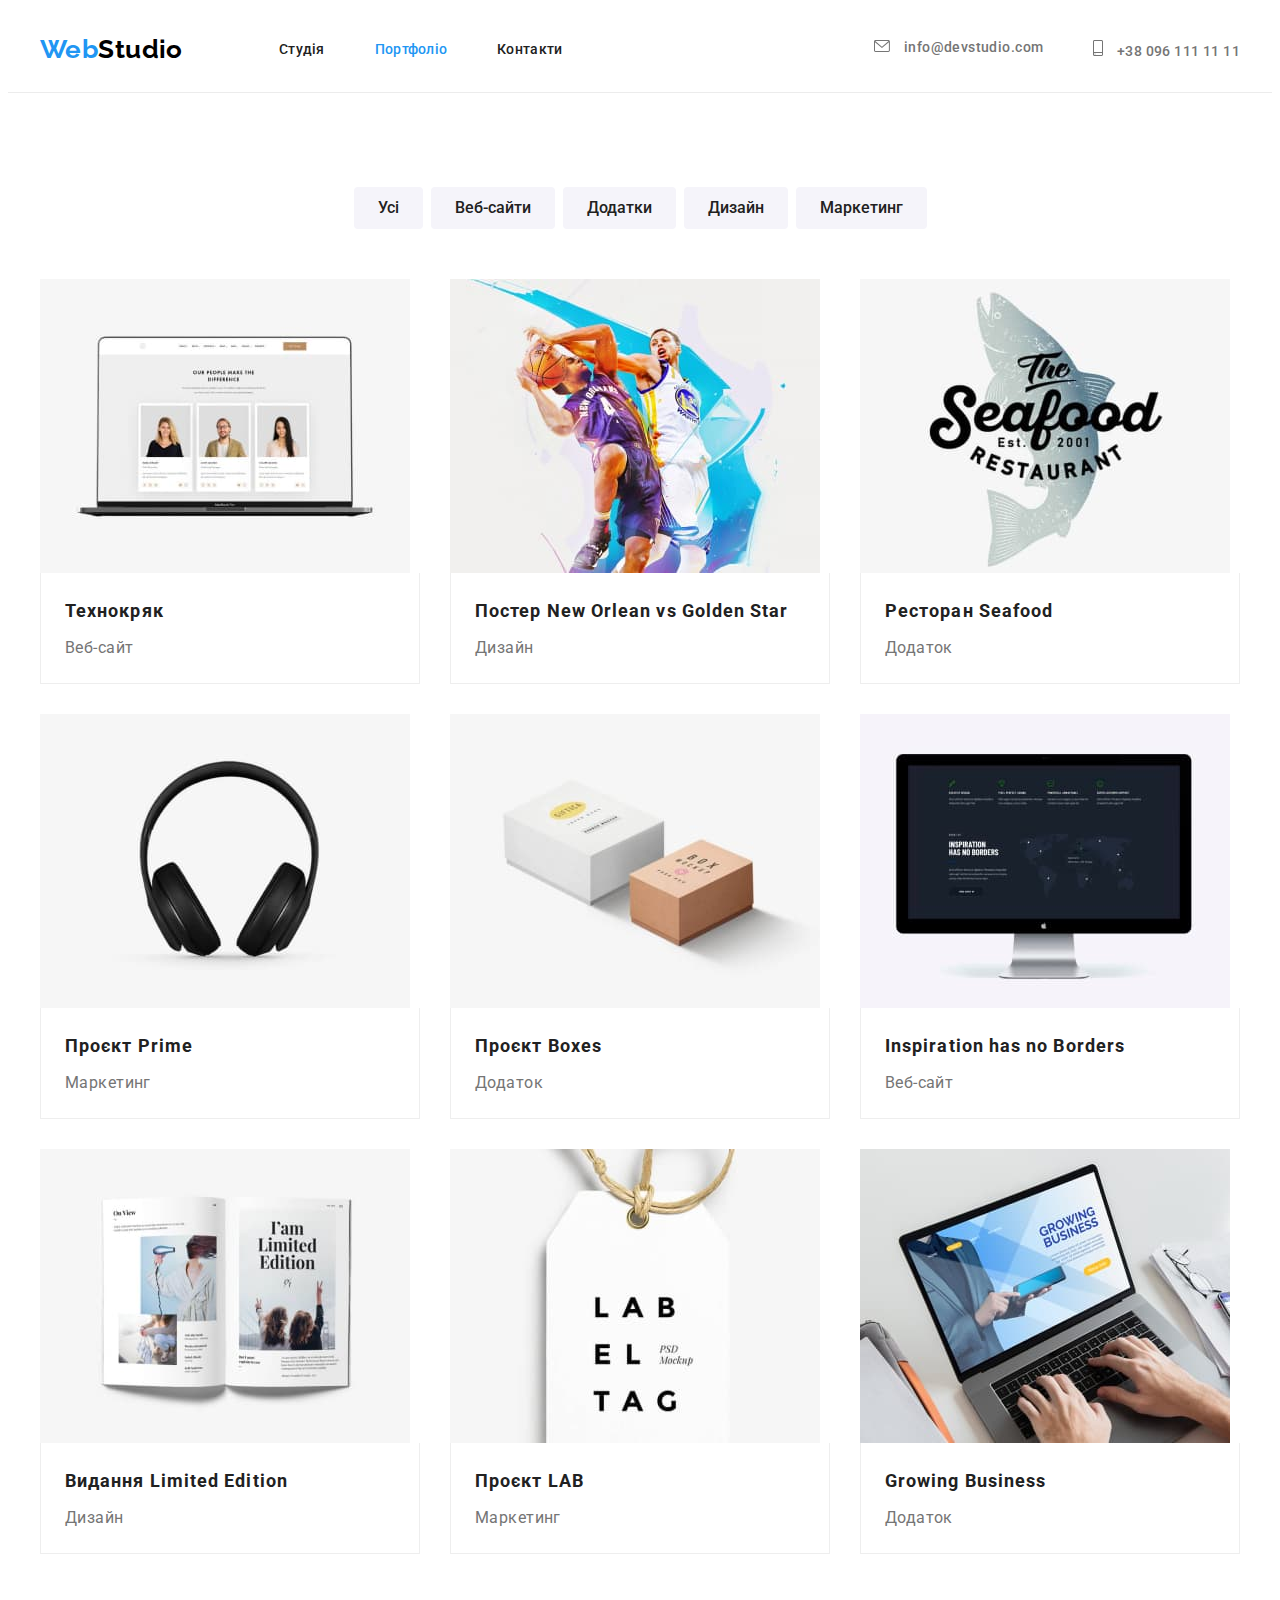
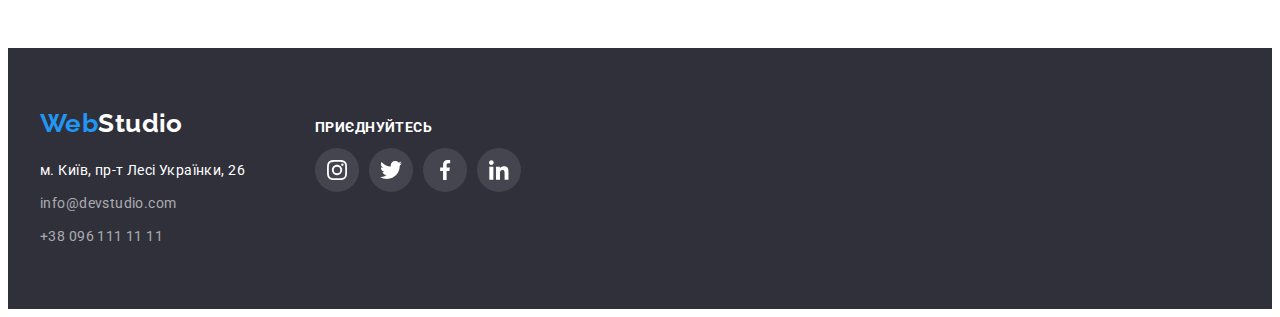
==== commit ef0c554b: "maiby all" ====
--- a/portfolio.html
+++ b/portfolio.html
@@ -145,46 +145,54 @@
     </section>
     </main>
      <footer class="contacts-footer">
-        <div class="container">
-             <div class="footer-box">
-        <a href="index.html" class="icon-logo" ><span class="logo">Web</span><span class="logo-part-footer">Studio</span></a> 
-        <p class="footer-p">Приєднуйтесь</p>
-        </div>
-        <address class="address">
-            <div class="contacts-test">
-        <ul class="contacts-list">
-            <li class="list-link"><a class="contacts-plane" href="https://goo.gl/maps/SqAzoiXiVLqkwUcr9"
-                target="_blank" rel="noreferrer noopener">м. Київ, пр-т Лесі Українки, 26 </a>
-            </li> 
-            <li class="list-link"><a class="mail-footer" href="mailto:info@devstudio.com">info@devstudio.com</a></li>
-            <li class="list-link"><a class="tel-footer" href="tel:+380981111111">+38 096 111 11 11</a></li>
-        </ul>
-        <ul class="social-list-link-footer">
-                    <li class="social-list-item"><a class="social-link-footer" href="https://www.instagram.com/" target="_blank" rel="noreferrer noopener">
-                        <svg class="social-list-icon" width="20" height="20">
-                            <use href="./images/icons.svg#icon-instagram"></use>
-                        </svg>
-                    </a></li>
-                    <li class="social-list-item"><a class="social-link-footer" href="" target="_blank" rel="noreferrer noopener">
-                        <svg class="social-list-icon" width="22" height="40">
-                            <use href="./images/icons.svg#icon-twitter"></use>
-                        </svg>
-                    </a></li>
-                    <li class="social-list-item"><a class="social-link-footer" href="" target="_blank" rel="noreferrer noopener">
-                        <svg class="social-list-icon" width="20" height="40">
-                            <use href="./images/icons.svg#icon-facebook"></use>
-                        </svg>                            
-                    </a></li>
-                    <li class="social-list-item"><a class="social-link-footer" href="" target="_blank" rel="noreferrer noopener">
-                        <svg class="social-list-icon"  width="19.68" height="20">
-                            <use href="./images/icons.svg#icon-linkedin"></use>
-                        </svg>                      
-                    </a></li>
+           
+            <div class="container">
+                <div class="footer-flex">
+            <div class="footer-box">
+            <a href="index.html" class="icon-logo-footer"><span class="logo">Web</span><span class="logo-part-footer">Studio</span></a>
+            <div class="address">
+                    
+            <ul class="contacts-list">
+                <li class="list-link"><a class="contacts-plane" href="https://goo.gl/maps/SqAzoiXiVLqkwUcr9"
+                    target="_blank" rel="noreferrer noopener">м. Київ, пр-т Лесі Українки, 26 </a>
+                </li> 
+                <li class="list-link"><a class="mail-footer" href="mailto:info@devstudio.com">info@devstudio.com</a></li>
+                <li class="list-link"><a class="tel-footer" href="tel:+380981111111">+38 096 111 11 11</a></li>
                 </ul>
-                </div>
-                
-    </address>
-    </div>
+                </div> 
+                </div> 
+                <div class="contacts-test">
+                <p class="footer-p">Приєднуйтесь</p>
+                <ul class="social-list-link-footer">
+                        <li class="social-list-item"><a class="social-link-footer" href="https://www.instagram.com/" target="_blank" rel="noreferrer noopener">
+                            <svg class="social-list-icon" width="20" height="20">
+                                <use href="./images/icons.svg#icon-instagram"></use>
+                            </svg>
+                        </a></li>
+                        <li class="social-list-item"><a class="social-link-footer" href="" target="_blank" rel="noreferrer noopener">
+                            <svg class="social-list-icon" width="22" height="40">
+                                <use href="./images/icons.svg#icon-twitter"></use>
+                            </svg>
+                        </a></li>
+                        <li class="social-list-item"><a class="social-link-footer" href="" target="_blank" rel="noreferrer noopener">
+                            <svg class="social-list-icon" width="20" height="40">
+                                <use href="./images/icons.svg#icon-facebook"></use>
+                            </svg>                            
+                        </a></li>
+                        <li class="social-list-item"><a class="social-link-footer" href="" target="_blank" rel="noreferrer noopener">
+                            <svg class="social-list-icon"  width="19.68" height="20">
+                                <use href="./images/icons.svg#icon-linkedin"></use>
+                            </svg>                      
+                        </a></li>
+                    </ul>
+                    </div>
+                    </div>
+                    </div>
+                    
+           
+          
+            
+    
          </footer>
 
 
--- a/css/styles.css
+++ b/css/styles.css
@@ -29,7 +29,6 @@
   }
   address {
     font-style: normal;
-  
   }
   img {
     display: block;
@@ -94,7 +93,7 @@
       rgba(47, 48, 58, 0.4)),
     url("..//images/fon.jpg");
     max-width: 1600px;
-    height: 600px;
+    background-size: cover;
   background-repeat: no-repeat;
   margin-left: auto;
   margin-right: auto;
@@ -159,6 +158,7 @@
   }
   .icon-envelope{
     fill: currentColor;
+    margin-right: 10px;
   }
     
   
@@ -173,6 +173,7 @@
     }
   .icon-smartphone{
     fill: currentColor;
+    margin-right:10px ;
   }
   .contacts :hover,
   .contacts :focus{
@@ -184,7 +185,7 @@
   padding-top:200px;
   padding-bottom: 200px;
   text-align: center;
-  background-color: var(--hero-background);
+  background-color: #C4C4C4;
   }
 
 
@@ -584,6 +585,7 @@
   }
   .client-lis-icon{
     fill:currentColor;
+  
   }
   .client-link:hover,
   .client-link:focus{
@@ -595,22 +597,28 @@
     list-style: none;
     display: flex;
     gap: 10px;
-    margin-left: 70px;
-
-    
+  
   }
   .footer-box{
     display: flex;
   flex-wrap: wrap;
-  align-items: flex-end;
-  justify-content: flex-start;
-  align-items: center;
-
-
-    
-  }
+ flex-direction: column; 
+  }
+   .contacts-test{
+    display: flex;
+     flex-wrap: wrap;
+ flex-direction: column; 
+ margin-left: 70px;
+ 
+  }
+   .footer-flex{
+    display: flex;
+    align-items: baseline;
+  }
+  
+  
   .footer-p{
-    display: flex;
+    display: block;
     text-transform: uppercase;
   font-style: normal;
   font-weight: 700;
@@ -618,9 +626,7 @@
   line-height: 1.14px;
   letter-spacing: 0.03em;
   color: #FFFFFF;
-  justify-content: flex-start;
-  align-items: center;
-  margin-left: 140px;
+  margin-bottom: 20px;
 
   }
   .icon-logo-footer{
@@ -630,18 +636,13 @@
   font-weight: 700;
   font-size: 26px;
   line-height: 1.2;
-  display: inline-block;
+  display:block;
     width: 145px;
-  
-  }
-
-  .contacts-test{
-    display: flex;
-    align-items: baseline;
-    justify-content: start;
-    margin-top: 20px;
-    align-items: normal;
-  }
+    margin-bottom: 20px;
+  
+  }
+
+
 
   .social-link-footer{
     width: 100%;
@@ -651,16 +652,16 @@
     display: flex;
     align-items: center;
     justify-content: center;
-    color:#AFB1B8 ; 
+    
   }
 
   .social-list-icon{
-    fill: currentColor;
+    fill: #FFFFFF;
   }
 
   .social-list-link-footer :hover,
   .social-list-link-footer :focus{
     background-color: #2196F3;
-    color: #FFFFFF;
-  }
-
+    
+  }
+
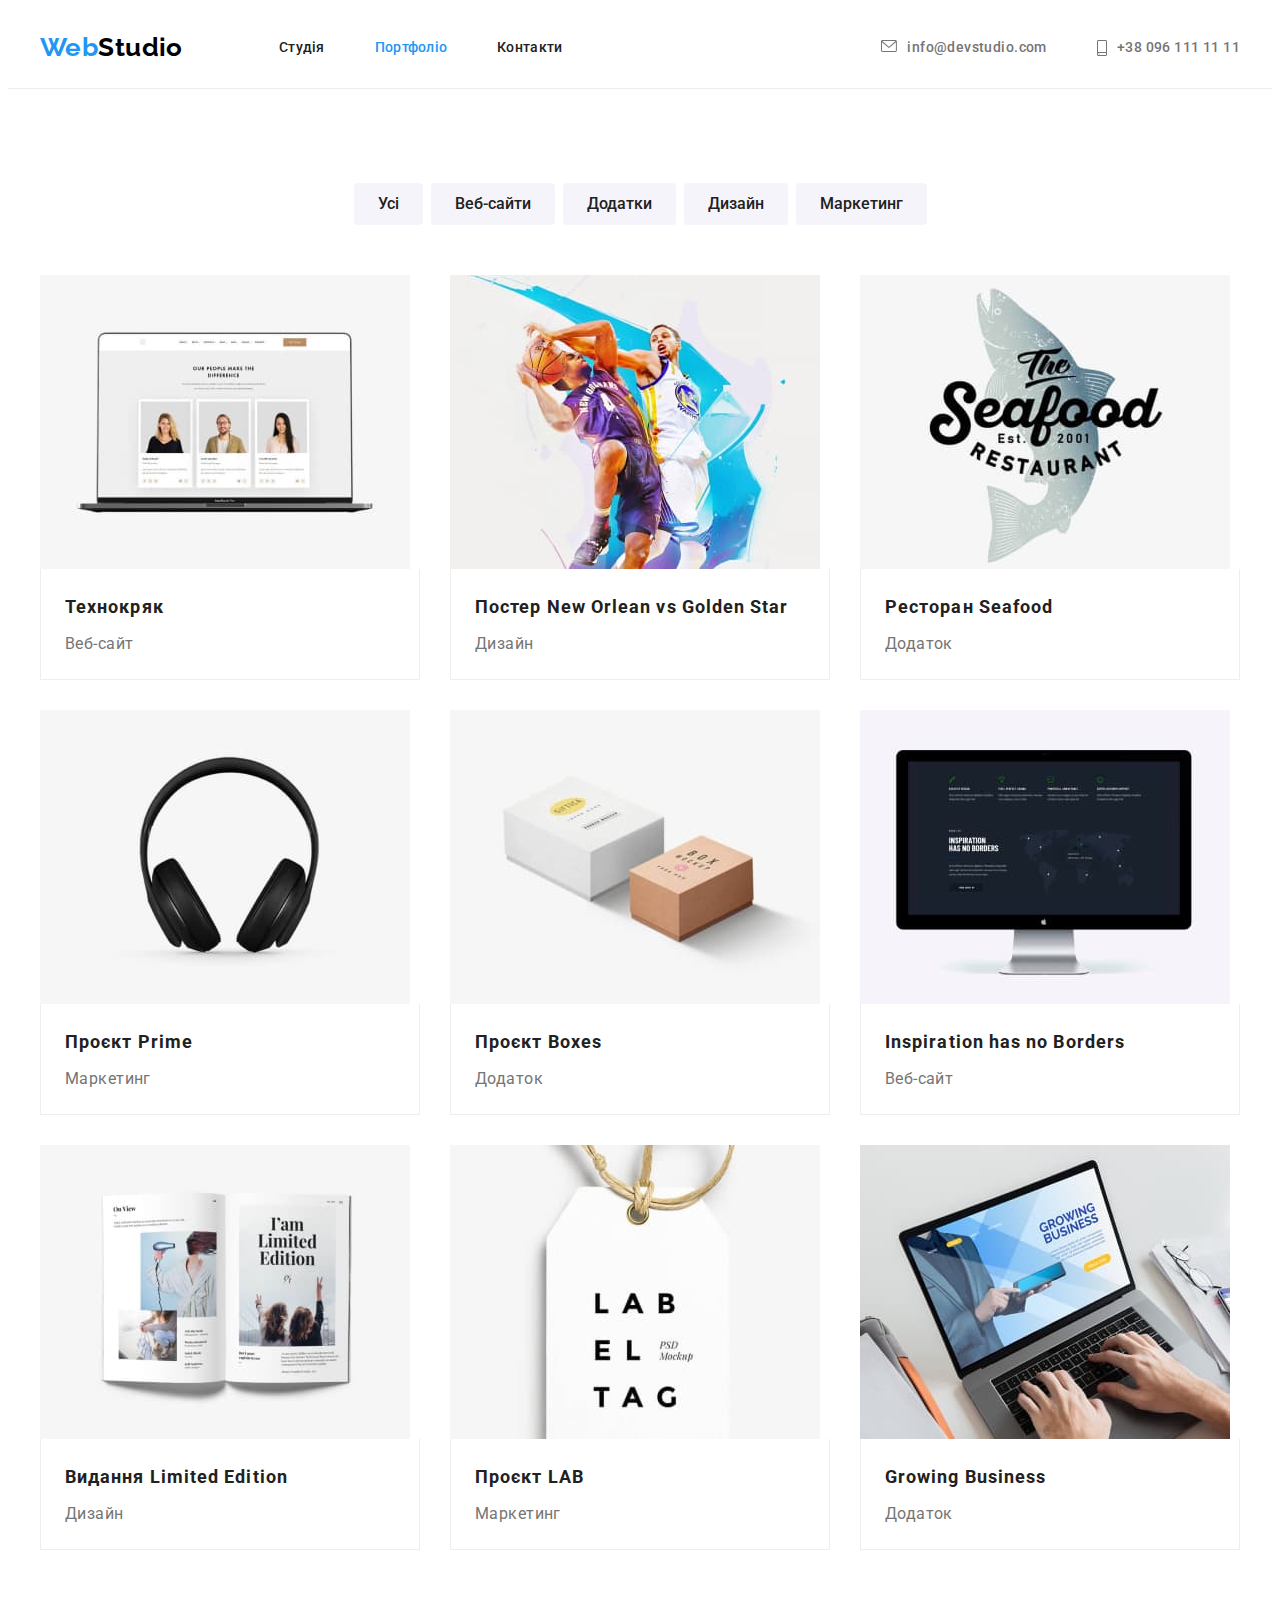
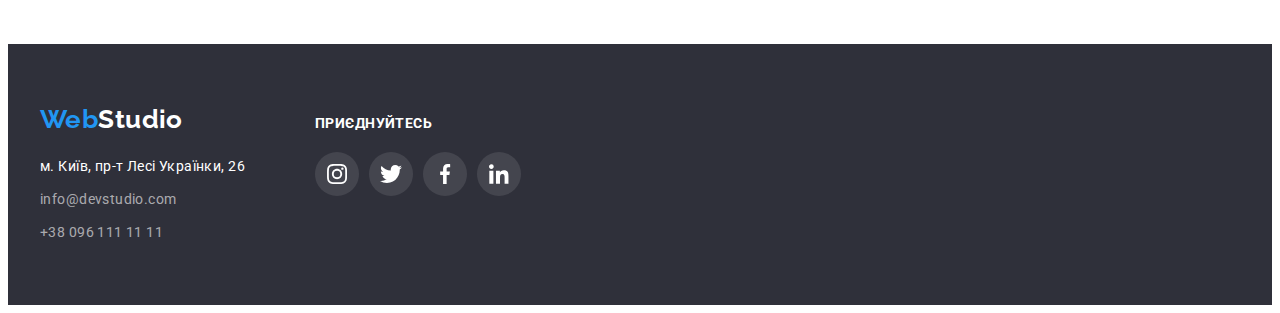
==== commit bd28b3b2: "vse!" ====
--- a/portfolio.html
+++ b/portfolio.html
@@ -165,22 +165,22 @@
                 <p class="footer-p">Приєднуйтесь</p>
                 <ul class="social-list-link-footer">
                         <li class="social-list-item"><a class="social-link-footer" href="https://www.instagram.com/" target="_blank" rel="noreferrer noopener">
-                            <svg class="social-list-icon" width="20" height="20">
+                            <svg class="social-list-icon-footer" width="20" height="20">
                                 <use href="./images/icons.svg#icon-instagram"></use>
                             </svg>
                         </a></li>
                         <li class="social-list-item"><a class="social-link-footer" href="" target="_blank" rel="noreferrer noopener">
-                            <svg class="social-list-icon" width="22" height="40">
+                            <svg class="social-list-icon-footer" width="22" height="40">
                                 <use href="./images/icons.svg#icon-twitter"></use>
                             </svg>
                         </a></li>
                         <li class="social-list-item"><a class="social-link-footer" href="" target="_blank" rel="noreferrer noopener">
-                            <svg class="social-list-icon" width="20" height="40">
+                            <svg class="social-list-icon-footer" width="20" height="40">
                                 <use href="./images/icons.svg#icon-facebook"></use>
                             </svg>                            
                         </a></li>
                         <li class="social-list-item"><a class="social-link-footer" href="" target="_blank" rel="noreferrer noopener">
-                            <svg class="social-list-icon"  width="19.68" height="20">
+                            <svg class="social-list-icon-footer"  width="19.68" height="20">
                                 <use href="./images/icons.svg#icon-linkedin"></use>
                             </svg>                      
                         </a></li>
--- a/css/styles.css
+++ b/css/styles.css
@@ -152,9 +152,10 @@
     text-decoration: none;
     font-style: normal;
     line-height: 1.14;
-    display: block;
+  
     padding-top: 32px;
     padding-bottom: 32px;
+    display: flex;
   }
   .icon-envelope{
     fill: currentColor;
@@ -167,13 +168,15 @@
     text-decoration: none;
     font-style: normal;
     line-height: 1.14;
-    display: block;
+    
     padding-top: 32px;
     padding-bottom: 32px;
-    }
+    display: flex;
+  }
   .icon-smartphone{
     fill: currentColor;
     margin-right:10px ;
+   
   }
   .contacts :hover,
   .contacts :focus{
@@ -623,7 +626,7 @@
   font-style: normal;
   font-weight: 700;
   font-size: 14px;
-  line-height: 1.14px;
+  line-height: 1.14;
   letter-spacing: 0.03em;
   color: #FFFFFF;
   margin-bottom: 20px;
@@ -655,8 +658,8 @@
     
   }
 
-  .social-list-icon{
-    fill: #FFFFFF;
+  .social-list-icon-footer{
+    fill:#FFFFFF;
   }
 
   .social-list-link-footer :hover,
